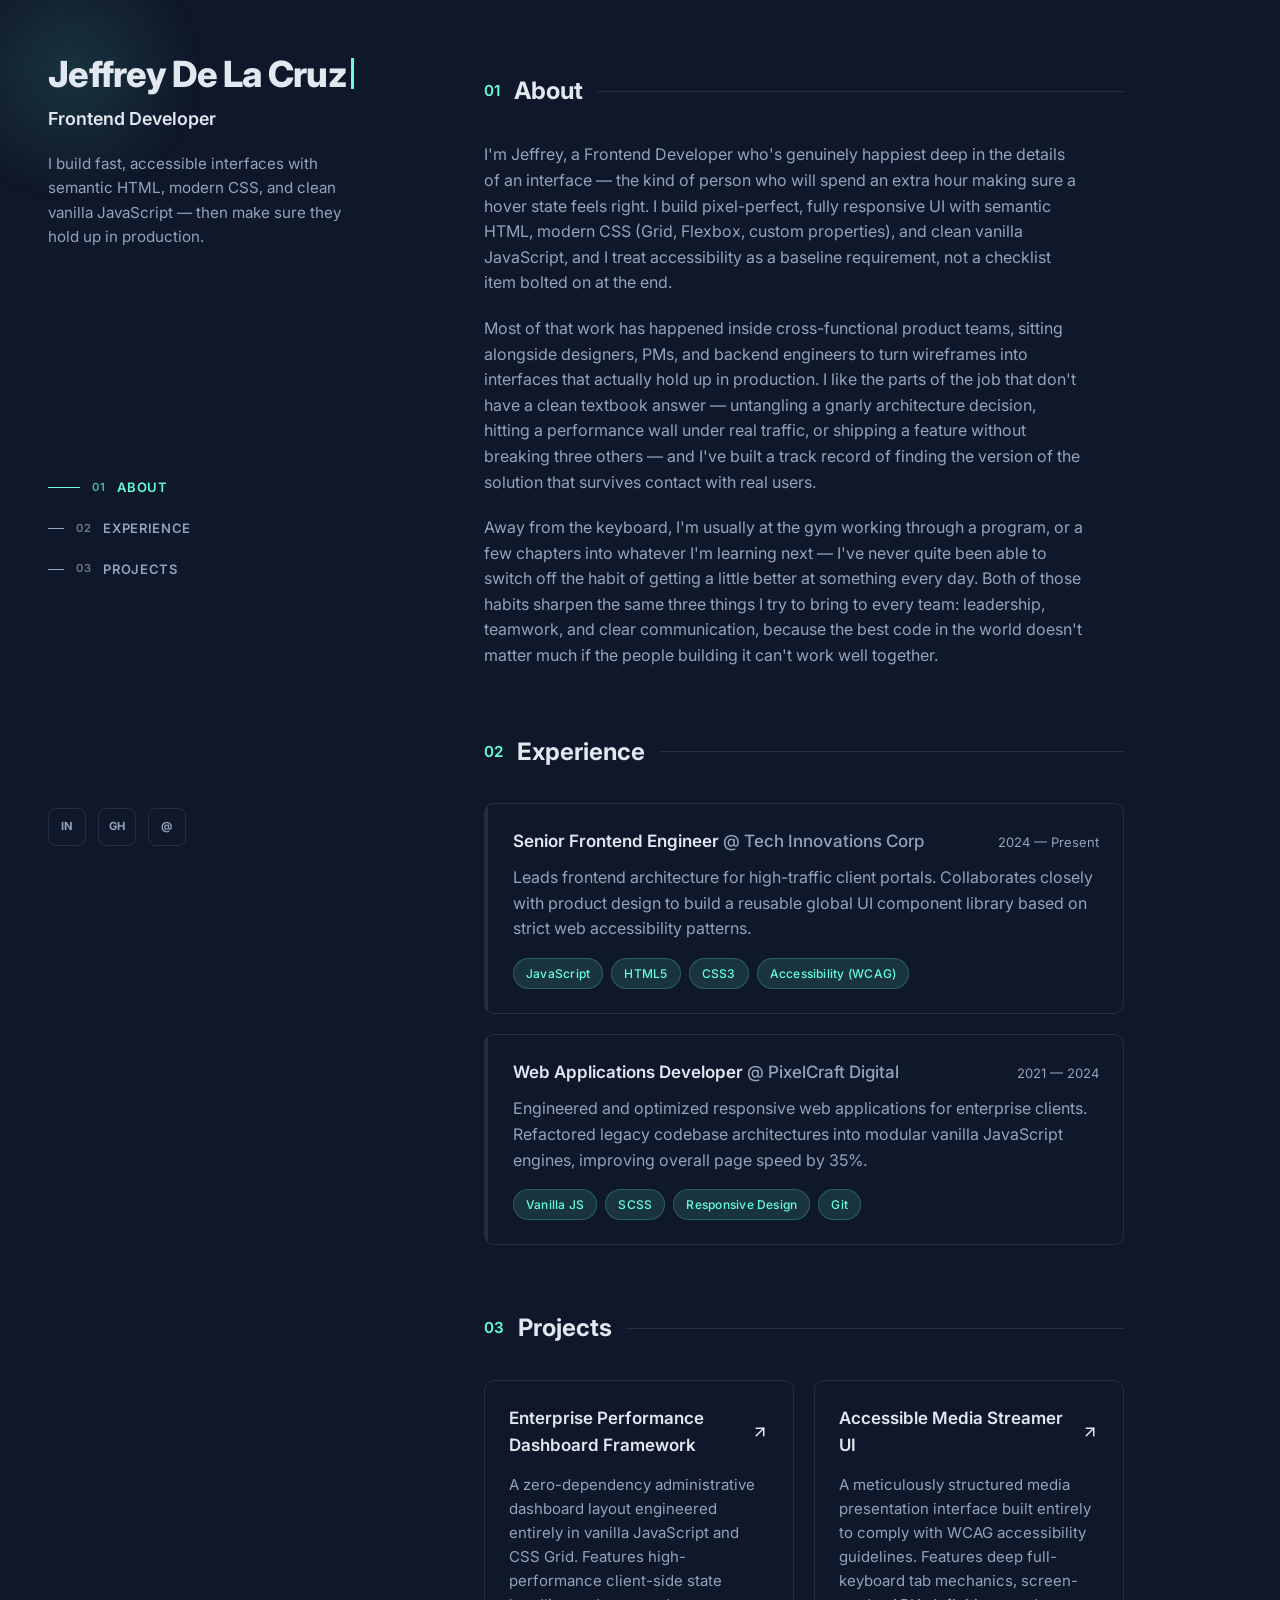
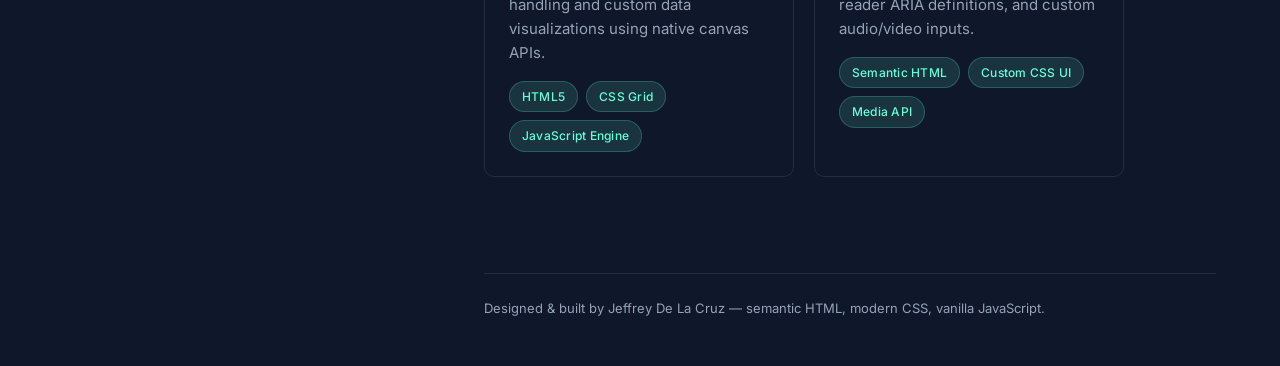
==== index.html @ e796f910 "Initial portfolio upload" ====
<!DOCTYPE html>
<html lang="en">
<head>
  <meta charset="UTF-8" />
  <meta name="viewport" content="width=device-width, initial-scale=1.0" />
  <title>Jeffrey De La Cruz — Frontend Developer</title>
  <meta name="description" content="Portfolio of Jeffrey De La Cruz, a Frontend Developer building fast, accessible interfaces with semantic HTML, modern CSS, and vanilla JavaScript." />
  <meta name="theme-color" content="#0f172a" />
  <link rel="icon" href="data:image/svg+xml,%3Csvg xmlns='http://www.w3.org/2000/svg' viewBox='0 0 100 100'%3E%3Crect width='100' height='100' rx='22' fill='%230f172a'/%3E%3Ctext x='50' y='67' font-family='Arial, sans-serif' font-size='44' font-weight='700' fill='%2364ffda' text-anchor='middle'%3EJD%3C/text%3E%3C/svg%3E" />

  <link rel="preconnect" href="https://fonts.googleapis.com" />
  <link rel="preconnect" href="https://fonts.gstatic.com" crossorigin />
  <link href="https://fonts.googleapis.com/css2?family=Inter:wght@400;500;600;700;800&display=swap" rel="stylesheet" />

  <link rel="stylesheet" href="style.css" />
</head>
<body id="top">
  <a class="skip-link" href="#main-content">Skip to main content</a>

  <div class="layout">
    <!-- ============ SIDEBAR ============ -->
    <header class="sidebar">
      <div class="sidebar-content">

        <div class="sidebar-top">
          <h1 class="name">
            <a href="#top">Jeffrey De La Cruz<span class="cursor" aria-hidden="true"></span></a>
          </h1>
          <p class="tagline">Frontend Developer</p>
          <p class="intro">
            I build fast, accessible interfaces with semantic HTML, modern CSS,
            and clean vanilla JavaScript — then make sure they hold up in production.
          </p>
        </div>

        <nav class="side-nav" aria-label="In-page">
          <ul>
            <li>
              <a href="#about" class="nav-link" data-nav="about">
                <span class="nav-line" aria-hidden="true"></span>
                <span class="nav-index" aria-hidden="true">01</span>
                <span class="nav-text">About</span>
              </a>
            </li>
            <li>
              <a href="#experience" class="nav-link" data-nav="experience">
                <span class="nav-line" aria-hidden="true"></span>
                <span class="nav-index" aria-hidden="true">02</span>
                <span class="nav-text">Experience</span>
              </a>
            </li>
            <li>
              <a href="#projects" class="nav-link" data-nav="projects">
                <span class="nav-line" aria-hidden="true"></span>
                <span class="nav-index" aria-hidden="true">03</span>
                <span class="nav-text">Projects</span>
              </a>
            </li>
          </ul>
        </nav>

        <!-- Replace the GitHub / email placeholders below with real links -->
        <ul class="social-list" aria-label="Elsewhere">
          <li>
            <a href="https://www.linkedin.com/in/jeffrey-de-la-cruz/" target="_blank" rel="noreferrer noopener">
              <span aria-hidden="true">IN</span>
              <span class="visually-hidden">LinkedIn (opens in a new tab)</span>
            </a>
          </li>
          <li>
            <a href="https://github.com/" target="_blank" rel="noreferrer noopener">
              <span aria-hidden="true">GH</span>
              <span class="visually-hidden">GitHub (opens in a new tab)</span>
            </a>
          </li>
          <li>
            <a href="mailto:hello@jeffreydelacruz.dev">
              <span aria-hidden="true">@</span>
              <span class="visually-hidden">Email Jeffrey</span>
            </a>
          </li>
        </ul>

      </div>
    </header>

    <!-- ============ MAIN CONTENT ============ -->
    <main id="main-content" class="content">

      <section id="about" class="section" aria-labelledby="about-heading">
        <h2 id="about-heading" class="section-heading">
          <span class="heading-index" aria-hidden="true">01</span>
          <span>About</span>
          <span class="heading-line" aria-hidden="true"></span>
        </h2>

        <div class="prose">
          <p>
            I'm Jeffrey, a Frontend Developer who's genuinely happiest deep in the details of
            an interface — the kind of person who will spend an extra hour making sure a hover
            state feels right. I build pixel-perfect, fully responsive UI with semantic HTML,
            modern CSS (Grid, Flexbox, custom properties), and clean vanilla JavaScript, and I
            treat accessibility as a baseline requirement, not a checklist item bolted on at the end.
          </p>
          <p>
            Most of that work has happened inside cross-functional product teams, sitting
            alongside designers, PMs, and backend engineers to turn wireframes into interfaces
            that actually hold up in production. I like the parts of the job that don't have a
            clean textbook answer — untangling a gnarly architecture decision, hitting a
            performance wall under real traffic, or shipping a feature without breaking three
            others — and I've built a track record of finding the version of the solution that
            survives contact with real users.
          </p>
          <p>
            Away from the keyboard, I'm usually at the gym working through a program, or a few
            chapters into whatever I'm learning next — I've never quite been able to switch off
            the habit of getting a little better at something every day. Both of those habits
            sharpen the same three things I try to bring to every team: leadership, teamwork, and
            clear communication, because the best code in the world doesn't matter much if the
            people building it can't work well together.
          </p>
        </div>
      </section>

      <section id="experience" class="section" aria-labelledby="experience-heading">
        <h2 id="experience-heading" class="section-heading">
          <span class="heading-index" aria-hidden="true">02</span>
          <span>Experience</span>
          <span class="heading-line" aria-hidden="true"></span>
        </h2>

        <div class="timeline">
          <article class="experience-item">
            <div class="experience-head">
              <h3 class="role">Senior Frontend Engineer <span class="at">@ Tech Innovations Corp</span></h3>
              <p class="dates">2024 — Present</p>
            </div>
            <p class="desc">
              Leads frontend architecture for high-traffic client portals. Collaborates closely
              with product design to build a reusable global UI component library based on
              strict web accessibility patterns.
            </p>
            <ul class="tags">
              <li>JavaScript</li>
              <li>HTML5</li>
              <li>CSS3</li>
              <li>Accessibility (WCAG)</li>
            </ul>
          </article>

          <article class="experience-item">
            <div class="experience-head">
              <h3 class="role">Web Applications Developer <span class="at">@ PixelCraft Digital</span></h3>
              <p class="dates">2021 — 2024</p>
            </div>
            <p class="desc">
              Engineered and optimized responsive web applications for enterprise clients.
              Refactored legacy codebase architectures into modular vanilla JavaScript engines,
              improving overall page speed by 35%.
            </p>
            <ul class="tags">
              <li>Vanilla JS</li>
              <li>SCSS</li>
              <li>Responsive Design</li>
              <li>Git</li>
            </ul>
          </article>
        </div>
      </section>

      <section id="projects" class="section" aria-labelledby="projects-heading">
        <h2 id="projects-heading" class="section-heading">
          <span class="heading-index" aria-hidden="true">03</span>
          <span>Projects</span>
          <span class="heading-line" aria-hidden="true"></span>
        </h2>

        <!--
          Cards are static for now (no destination URLs were provided).
          When real project links exist, wrap each .project-card's contents
          in an <a href="..."> so it's reachable by keyboard/screen reader too.
        -->
        <div class="projects-grid">
          <article class="project-card">
            <div class="project-top">
              <h3 class="project-title">
                Enterprise Performance Dashboard Framework
                <svg class="project-arrow" width="18" height="18" viewBox="0 0 24 24" fill="none" stroke="currentColor" stroke-width="2" stroke-linecap="round" stroke-linejoin="round" aria-hidden="true">
                  <line x1="7" y1="17" x2="17" y2="7"></line>
                  <polyline points="7 7 17 7 17 17"></polyline>
                </svg>
              </h3>
            </div>
            <p class="project-desc">
              A zero-dependency administrative dashboard layout engineered entirely in vanilla
              JavaScript and CSS Grid. Features high-performance client-side state handling and
              custom data visualizations using native canvas APIs.
            </p>
            <ul class="tags">
              <li>HTML5</li>
              <li>CSS Grid</li>
              <li>JavaScript Engine</li>
            </ul>
          </article>

          <article class="project-card">
            <div class="project-top">
              <h3 class="project-title">
                Accessible Media Streamer UI
                <svg class="project-arrow" width="18" height="18" viewBox="0 0 24 24" fill="none" stroke="currentColor" stroke-width="2" stroke-linecap="round" stroke-linejoin="round" aria-hidden="true">
                  <line x1="7" y1="17" x2="17" y2="7"></line>
                  <polyline points="7 7 17 7 17 17"></polyline>
                </svg>
              </h3>
            </div>
            <p class="project-desc">
              A meticulously structured media presentation interface built entirely to comply
              with WCAG accessibility guidelines. Features deep full-keyboard tab mechanics,
              screen-reader ARIA definitions, and custom audio/video inputs.
            </p>
            <ul class="tags">
              <li>Semantic HTML</li>
              <li>Custom CSS UI</li>
              <li>Media API</li>
            </ul>
          </article>
        </div>
      </section>

      <footer class="site-footer">
        <p>Designed &amp; built by Jeffrey De La Cruz — semantic HTML, modern CSS, vanilla JavaScript.</p>
      </footer>

    </main>
  </div>

  <script src="script.js"></script>
</body>
</html>
---- style.css ----
/* ==========================================================================
   Jeffrey De La Cruz — Portfolio
   Layout mechanics modeled after a fixed-sidebar / scrollable-content
   single-page portfolio. Colors and type per project spec.
   ========================================================================== */

:root {
  /* --- Palette (spec) --- */
  --color-bg: #0f172a;
  --color-accent: #64ffda;
  --color-accent-dim: rgba(100, 255, 218, 0.12);
  --color-heading: #e2e8f0;
  --color-body: #94a3b8;

  /* --- Derived surface / line tones --- */
  --color-border: rgba(148, 163, 184, 0.16);
  --color-card-hover: rgba(30, 41, 59, 0.5);
  --color-accent-border: rgba(100, 255, 218, 0.22);

  /* --- Type --- */
  --font-sans: 'Inter', -apple-system, BlinkMacSystemFont, 'Segoe UI', Roboto, sans-serif;

  /* --- Layout --- */
  --sidebar-width: clamp(300px, 34vw, 420px);
  --content-max: 640px;
  --gutter: clamp(24px, 5vw, 64px);

  /* --- Motion --- */
  --ease: cubic-bezier(0.22, 1, 0.36, 1);
}

/* ==========================================================================
   Reset
   ========================================================================== */

*,
*::before,
*::after {
  box-sizing: border-box;
}

html {
  scroll-behavior: smooth;
}

body,
h1,
h2,
h3,
p,
ul,
figure {
  margin: 0;
}

ul {
  padding: 0;
  list-style: none;
}

img {
  max-width: 100%;
  display: block;
}

a {
  color: inherit;
  text-decoration: none;
}

button {
  font: inherit;
  color: inherit;
  background: none;
  border: 0;
  cursor: pointer;
}

/* ==========================================================================
   Base
   ========================================================================== */

body {
  background: var(--color-bg);
  color: var(--color-body);
  font-family: var(--font-sans);
  font-size: 16px;
  line-height: 1.6;
  -webkit-font-smoothing: antialiased;
  text-rendering: optimizeLegibility;
}

/* ==========================================================================
   Accessibility utilities
   ========================================================================== */

.visually-hidden {
  position: absolute;
  width: 1px;
  height: 1px;
  padding: 0;
  margin: -1px;
  overflow: hidden;
  clip: rect(0, 0, 0, 0);
  white-space: nowrap;
  border: 0;
}

.skip-link {
  position: absolute;
  top: auto;
  left: -999px;
  z-index: 100;
  padding: 10px 18px;
  background: var(--color-accent);
  color: var(--color-bg);
  font-weight: 600;
  border-radius: 4px;
}

.skip-link:focus {
  left: 16px;
  top: 16px;
}

a:focus-visible,
button:focus-visible {
  outline: 2px solid var(--color-accent);
  outline-offset: 3px;
  border-radius: 2px;
}
a:focus:not(:focus-visible),
button:focus:not(:focus-visible) {
  outline: none;
}

/* ==========================================================================
   Layout shell
   ========================================================================== */

.layout {
  display: flex;
  min-height: 100vh;
}

/* ==========================================================================
   Sidebar
   ========================================================================== */

.sidebar {
  position: fixed;
  top: 0;
  left: 0;
  width: var(--sidebar-width);
  height: 100vh;
  padding: clamp(32px, 6vh, 64px) clamp(24px, 4vw, 48px);
  display: flex;
  align-items: flex-start;
  overflow: hidden;
}

.sidebar::before {
  content: '';
  position: absolute;
  top: -60px;
  left: -60px;
  width: 260px;
  height: 260px;
  background: radial-gradient(circle, var(--color-accent-dim), transparent 70%);
  filter: blur(10px);
  pointer-events: none;
}

.sidebar-content {
  position: relative;
  z-index: 1;
  width: 100%;
  height: 100%;
  display: flex;
  flex-direction: column;
  justify-content: space-between;
}

.sidebar-top {
  animation: fade-up 0.6s var(--ease) both;
}

.name {
  font-size: clamp(1.75rem, 3vw, 2.25rem);
  font-weight: 800;
  letter-spacing: -0.02em;
  line-height: 1.15;
}

.name a {
  color: var(--color-heading);
}

.cursor {
  display: inline-block;
  width: 3px;
  height: 0.85em;
  margin-left: 5px;
  background: var(--color-accent);
  vertical-align: -0.05em;
  animation: cursor-blink 1s steps(1, end) infinite;
}

.tagline {
  margin-top: 10px;
  font-size: clamp(1rem, 1.4vw, 1.125rem);
  font-weight: 600;
  color: var(--color-heading);
}

.intro {
  margin-top: 18px;
  max-width: 34ch;
  font-size: 0.95rem;
  color: var(--color-body);
}

/* --- Side nav --- */

.side-nav {
  animation: fade-up 0.6s var(--ease) 0.1s both;
}

.nav-link {
  display: flex;
  align-items: center;
  gap: 12px;
  padding: 10px 0;
  font-size: 0.8125rem;
  font-weight: 600;
  letter-spacing: 0.05em;
  text-transform: uppercase;
  color: var(--color-body);
}

.nav-line {
  display: inline-block;
  width: 16px;
  height: 1px;
  background: var(--color-body);
  transition: width 0.25s var(--ease), background-color 0.25s var(--ease);
}

.nav-index {
  font-size: 0.7rem;
  color: var(--color-body);
  opacity: 0.7;
}

.nav-text,
.nav-index {
  transition: color 0.25s var(--ease);
}

.nav-link:hover .nav-text,
.nav-link:hover .nav-index {
  color: var(--color-heading);
}

.nav-link:hover .nav-line {
  background: var(--color-heading);
}

.nav-link.active .nav-line {
  width: 32px;
  background: var(--color-accent);
}

.nav-link.active .nav-text,
.nav-link.active .nav-index {
  color: var(--color-accent);
}

/* --- Social list --- */

.social-list {
  display: flex;
  gap: 12px;
  animation: fade-up 0.6s var(--ease) 0.2s both;
}

.social-list a {
  display: flex;
  align-items: center;
  justify-content: center;
  width: 38px;
  height: 38px;
  border: 1px solid var(--color-border);
  border-radius: 8px;
  font-size: 0.7rem;
  font-weight: 700;
  letter-spacing: 0.02em;
  color: var(--color-body);
  transition: color 0.25s var(--ease), border-color 0.25s var(--ease), transform 0.25s var(--ease);
}

.social-list a:hover {
  color: var(--color-accent);
  border-color: var(--color-accent-border);
  transform: translateY(-3px);
}

/* ==========================================================================
   Main content
   ========================================================================== */

.content {
  margin-left: var(--sidebar-width);
  width: calc(100% - var(--sidebar-width));
  padding: clamp(32px, 8vh, 96px) var(--gutter) 48px;
}

.section {
  max-width: var(--content-max);
  padding-top: 64px;
  scroll-margin-top: 24px;
}

.section:first-of-type {
  padding-top: 0;
}

.section-heading {
  display: flex;
  align-items: center;
  gap: 14px;
  margin-bottom: 32px;
  font-size: 1.5rem;
  font-weight: 700;
  color: var(--color-heading);
}

.heading-index {
  font-size: 0.95rem;
  font-weight: 600;
  color: var(--color-accent);
}

.heading-line {
  flex: 1;
  height: 1px;
  background: var(--color-border);
}

.prose p {
  margin-bottom: 20px;
  max-width: 60ch;
}

.prose p:last-child {
  margin-bottom: 0;
}

/* --- Tech tags (shared by experience + projects) --- */

.tags {
  display: flex;
  flex-wrap: wrap;
  gap: 8px;
  margin-top: 16px;
}

.tags li {
  padding: 5px 12px;
  font-size: 0.75rem;
  font-weight: 500;
  letter-spacing: 0.02em;
  color: var(--color-accent);
  background: var(--color-accent-dim);
  border: 1px solid var(--color-accent-border);
  border-radius: 999px;
}

/* --- Experience timeline --- */

.timeline {
  display: flex;
  flex-direction: column;
  gap: 20px;
}

.experience-item {
  position: relative;
  padding: 24px 24px 24px 28px;
  border: 1px solid var(--color-border);
  border-radius: 10px;
  background: transparent;
  overflow: hidden;
  transition: background-color 0.3s var(--ease), border-color 0.3s var(--ease), transform 0.3s var(--ease);
}

.experience-item::before {
  content: '';
  position: absolute;
  top: 0;
  left: 0;
  bottom: 0;
  width: 3px;
  background: var(--color-border);
  transition: background-color 0.3s var(--ease);
}

.experience-item:hover {
  background: var(--color-card-hover);
  border-color: var(--color-accent-border);
  transform: translateY(-2px);
}

.experience-item:hover::before {
  background: var(--color-accent);
}

.experience-head {
  display: flex;
  flex-wrap: wrap;
  align-items: baseline;
  justify-content: space-between;
  gap: 6px 16px;
  margin-bottom: 10px;
}

.role {
  font-size: 1.0625rem;
  font-weight: 600;
  color: var(--color-heading);
}

.role .at {
  font-weight: 500;
  color: var(--color-body);
}

.dates {
  flex-shrink: 0;
  font-size: 0.8125rem;
  color: var(--color-body);
}

.desc {
  max-width: 58ch;
}

/* --- Projects grid --- */

.projects-grid {
  display: grid;
  grid-template-columns: repeat(auto-fit, minmax(240px, 1fr));
  gap: 20px;
}

.project-card {
  position: relative;
  padding: 24px;
  border: 1px solid var(--color-border);
  border-radius: 10px;
  transition: background-color 0.3s var(--ease), border-color 0.3s var(--ease), transform 0.3s var(--ease);
}

.project-card:hover {
  background: var(--color-card-hover);
  border-color: var(--color-accent-border);
  transform: translateY(-2px);
}

.project-title {
  display: flex;
  align-items: center;
  gap: 8px;
  font-size: 1.0625rem;
  font-weight: 600;
  color: var(--color-heading);
  transition: color 0.25s var(--ease);
}

.project-card:hover .project-title {
  color: var(--color-accent);
}

.project-arrow {
  flex-shrink: 0;
  transition: transform 0.25s var(--ease), color 0.25s var(--ease);
}

.project-card:hover .project-arrow {
  transform: translate(4px, -4px);
  color: var(--color-accent);
}

.project-desc {
  margin-top: 14px;
  font-size: 0.9375rem;
}

/* --- Footer --- */

.site-footer {
  margin-top: 96px;
  padding-top: 24px;
  border-top: 1px solid var(--color-border);
  font-size: 0.8125rem;
}

/* ==========================================================================
   Motion
   ========================================================================== */

@keyframes fade-up {
  from {
    opacity: 0;
    transform: translateY(14px);
  }
  to {
    opacity: 1;
    transform: none;
  }
}

@keyframes cursor-blink {
  0%,
  49% {
    opacity: 1;
  }
  50%,
  100% {
    opacity: 0;
  }
}

@media (prefers-reduced-motion: reduce) {
  html {
    scroll-behavior: auto;
  }
  .sidebar-top,
  .side-nav,
  .social-list,
  .cursor {
    animation: none !important;
    opacity: 1 !important;
    transform: none !important;
  }
  * {
    transition-duration: 0.001ms !important;
  }
}

/* ==========================================================================
   Responsive
   ========================================================================== */

@media (max-width: 1000px) {
  .layout {
    display: block;
  }

  .sidebar {
    position: relative;
    width: 100%;
    height: auto;
    min-height: 0;
    padding: 40px clamp(20px, 6vw, 48px) 32px;
  }

  .sidebar-content {
    height: auto;
    gap: 36px;
  }

  .side-nav ul {
    display: flex;
    flex-wrap: wrap;
    gap: 4px 24px;
  }

  .content {
    margin-left: 0;
    width: 100%;
    padding: 40px clamp(20px, 6vw, 48px) 56px;
  }

  .section {
    padding-top: 48px;
  }
}

@media (max-width: 560px) {
  .experience-head {
    flex-direction: column;
    align-items: flex-start;
  }

  .social-list a {
    width: 34px;
    height: 34px;
  }
}
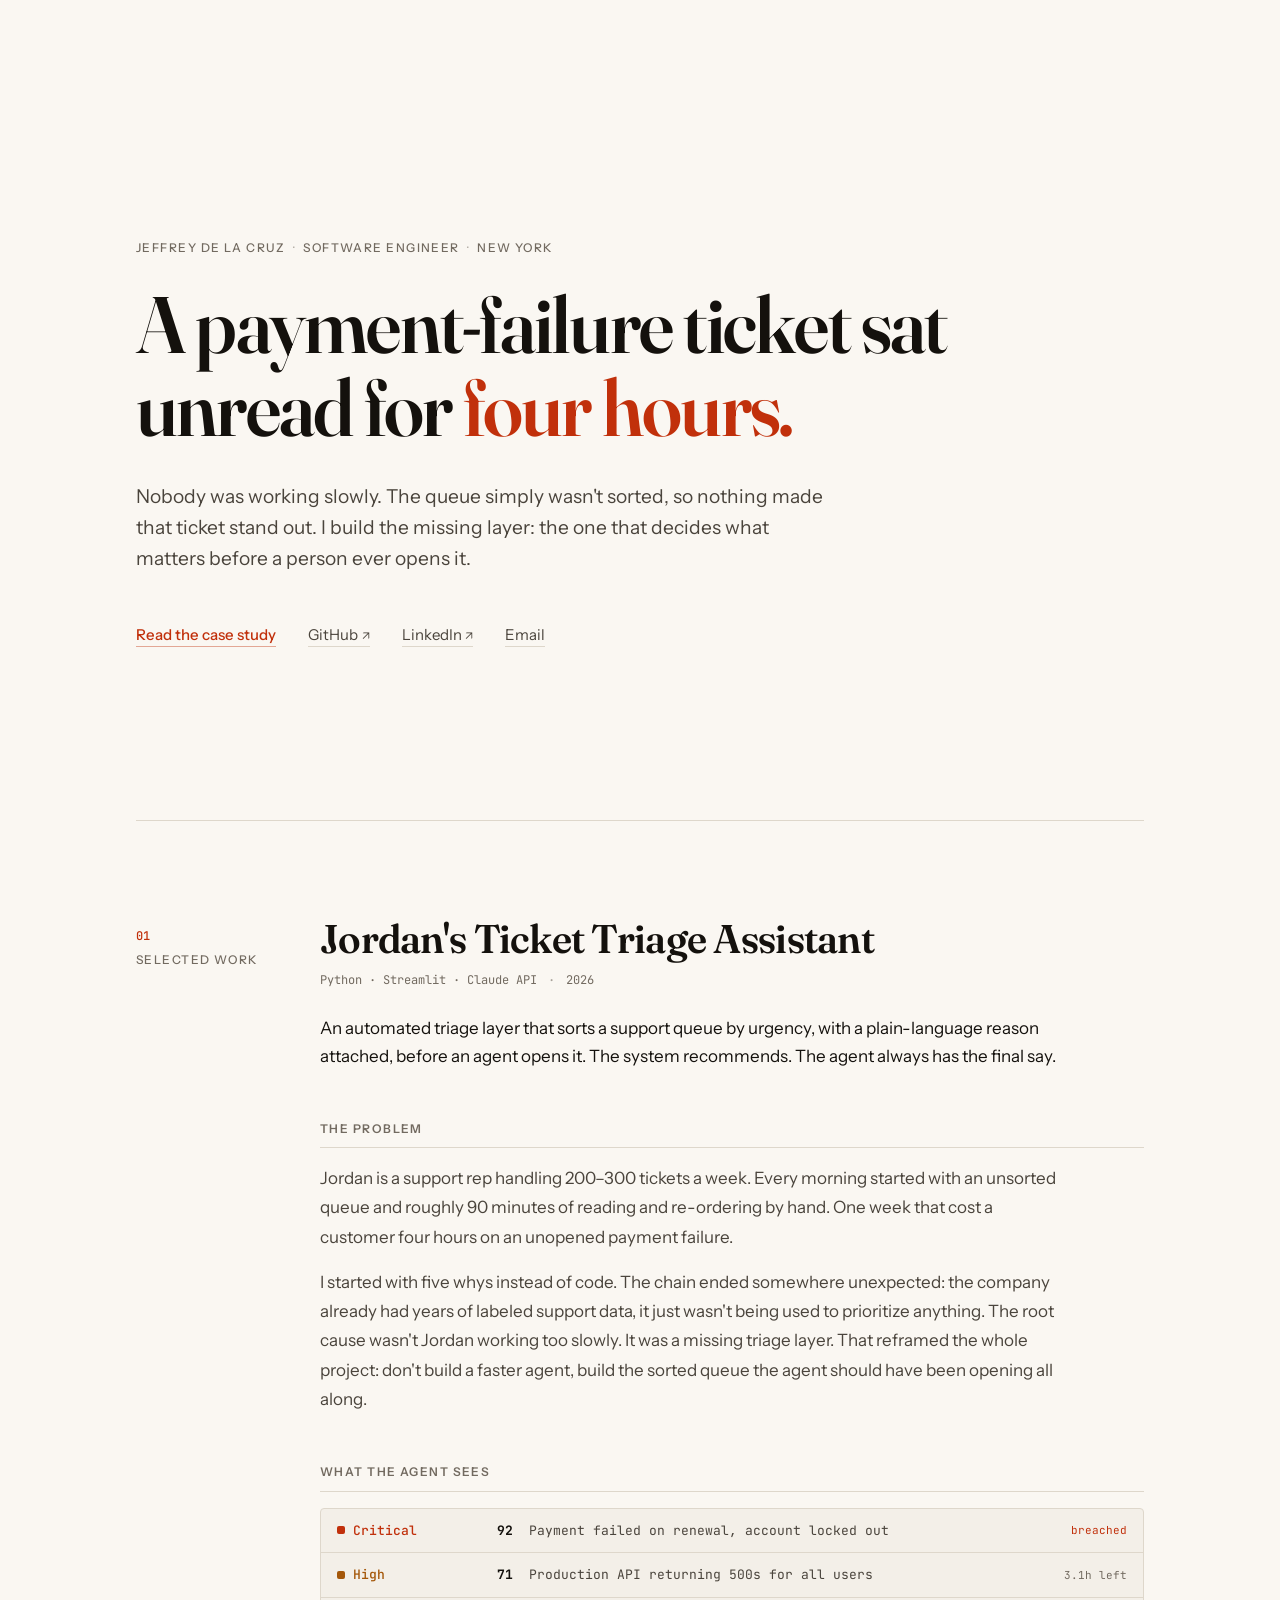
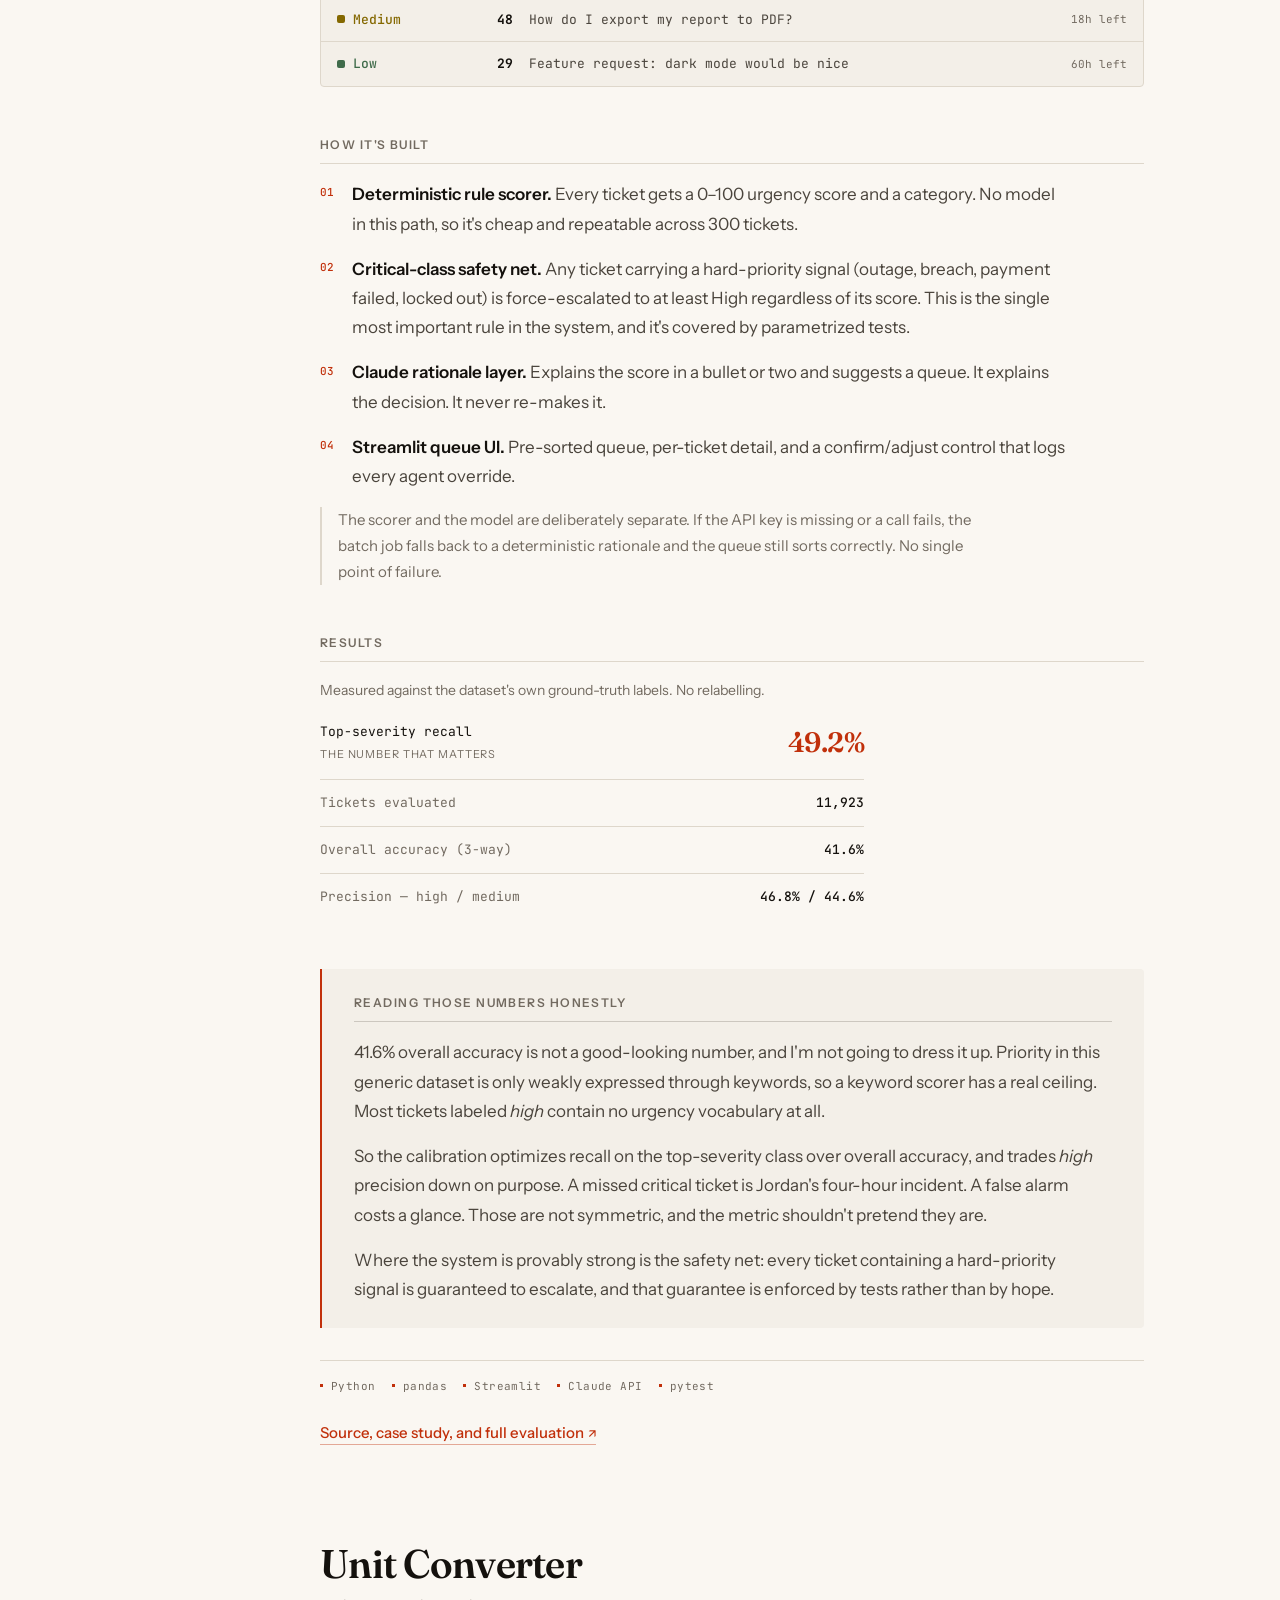
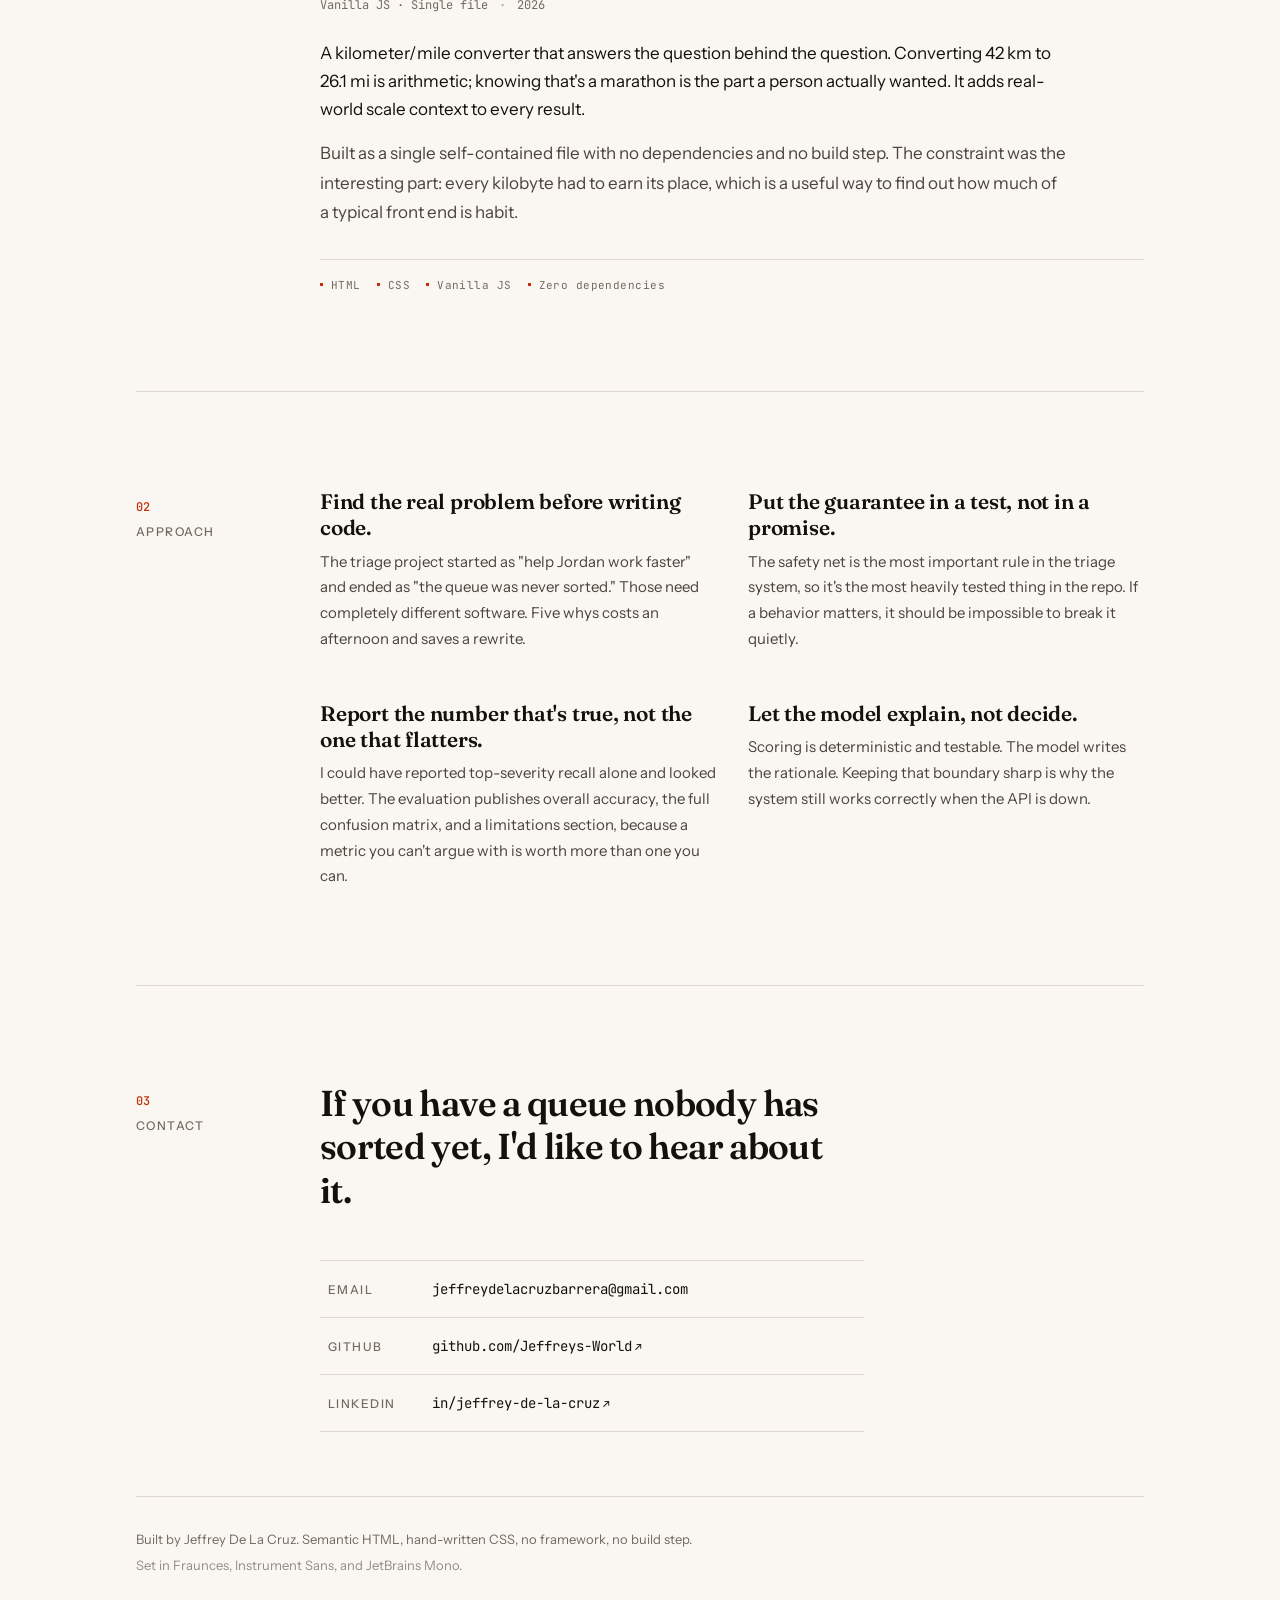
==== commit ee22eddd: "redesign: rebuild portfolio as a case study, not a template The site was a near-exact clone of britt" ====
--- a/index.html
+++ b/index.html
@@ -3,236 +3,368 @@
 <head>
   <meta charset="UTF-8" />
   <meta name="viewport" content="width=device-width, initial-scale=1.0" />
-  <title>Jeffrey De La Cruz — Frontend Developer</title>
-  <meta name="description" content="Portfolio of Jeffrey De La Cruz, a Frontend Developer building fast, accessible interfaces with semantic HTML, modern CSS, and vanilla JavaScript." />
-  <meta name="theme-color" content="#0f172a" />
-  <link rel="icon" href="data:image/svg+xml,%3Csvg xmlns='http://www.w3.org/2000/svg' viewBox='0 0 100 100'%3E%3Crect width='100' height='100' rx='22' fill='%230f172a'/%3E%3Ctext x='50' y='67' font-family='Arial, sans-serif' font-size='44' font-weight='700' fill='%2364ffda' text-anchor='middle'%3EJD%3C/text%3E%3C/svg%3E" />
+  <title>Jeffrey De La Cruz — Software Engineer</title>
+  <meta name="description" content="Jeffrey De La Cruz builds the layer that decides what matters before a human opens it. Case study: a support-queue triage system evaluated on 11,923 tickets." />
+  <meta name="theme-color" content="#FAF7F2" media="(prefers-color-scheme: light)" />
+  <meta name="theme-color" content="#14120F" media="(prefers-color-scheme: dark)" />
+  <link rel="icon" href="data:image/svg+xml,%3Csvg xmlns='http://www.w3.org/2000/svg' viewBox='0 0 100 100'%3E%3Crect width='100' height='100' rx='4' fill='%2314110D'/%3E%3Crect x='18' y='22' width='40' height='7' fill='%23C1300B'/%3E%3Crect x='18' y='38' width='64' height='7' fill='%23FAF7F2' opacity='.55'/%3E%3Crect x='18' y='54' width='52' height='7' fill='%23FAF7F2' opacity='.35'/%3E%3Crect x='18' y='70' width='30' height='7' fill='%23FAF7F2' opacity='.2'/%3E%3C/svg%3E" />
 
   <link rel="preconnect" href="https://fonts.googleapis.com" />
   <link rel="preconnect" href="https://fonts.gstatic.com" crossorigin />
-  <link href="https://fonts.googleapis.com/css2?family=Inter:wght@400;500;600;700;800&display=swap" rel="stylesheet" />
+  <link href="https://fonts.googleapis.com/css2?family=Fraunces:opsz,wght@9..144,400;9..144,500;9..144,600;9..144,700&family=Instrument+Sans:wght@400;500;600&family=JetBrains+Mono:wght@400;500;700&display=swap" rel="stylesheet" />
 
   <link rel="stylesheet" href="style.css" />
+
+  <script>
+    /* Runs before first paint: sets the theme so there is no flash of the wrong
+       mode, and marks the document as scripted. Scroll-reveal is gated on `.js`,
+       so if this script never runs the content is simply visible rather than
+       hidden forever. */
+    (function () {
+      var el = document.documentElement;
+      el.classList.add('js');
+      try {
+        var stored = localStorage.getItem('theme');
+        el.dataset.theme = stored || (window.matchMedia('(prefers-color-scheme: dark)').matches ? 'dark' : 'light');
+      } catch (e) {
+        el.dataset.theme = 'light';
+      }
+    })();
+  </script>
 </head>
 <body id="top">
-  <a class="skip-link" href="#main-content">Skip to main content</a>
-
-  <div class="layout">
-    <!-- ============ SIDEBAR ============ -->
-    <header class="sidebar">
-      <div class="sidebar-content">
-
-        <div class="sidebar-top">
-          <h1 class="name">
-            <a href="#top">Jeffrey De La Cruz<span class="cursor" aria-hidden="true"></span></a>
-          </h1>
-          <p class="tagline">Frontend Developer</p>
-          <p class="intro">
-            I build fast, accessible interfaces with semantic HTML, modern CSS,
-            and clean vanilla JavaScript — then make sure they hold up in production.
+  <a class="skip-link" href="#main">Skip to content</a>
+
+  <div class="progress" aria-hidden="true"><span class="progress-bar" id="progress-bar"></span></div>
+
+  <!-- ================= STICKY HEADER (revealed after the hero clears) ================= -->
+  <header class="masthead" id="masthead">
+    <div class="masthead-inner">
+      <a class="masthead-name" href="#top">Jeffrey De La Cruz</a>
+
+      <nav class="masthead-nav" aria-label="Sections">
+        <ul>
+          <li><a href="#work" class="nav-link" data-nav="work">Work</a></li>
+          <li><a href="#approach" class="nav-link" data-nav="approach">Approach</a></li>
+          <li><a href="#contact" class="nav-link" data-nav="contact">Contact</a></li>
+        </ul>
+      </nav>
+
+      <button class="theme-toggle" id="theme-toggle" type="button" aria-live="polite">
+        <svg class="icon-sun" width="15" height="15" viewBox="0 0 24 24" fill="none" stroke="currentColor" stroke-width="1.8" stroke-linecap="round" aria-hidden="true">
+          <circle cx="12" cy="12" r="4.2" />
+          <path d="M12 2v2.4M12 19.6V22M4.2 4.2l1.7 1.7M18.1 18.1l1.7 1.7M2 12h2.4M19.6 12H22M4.2 19.8l1.7-1.7M18.1 5.9l1.7-1.7" />
+        </svg>
+        <svg class="icon-moon" width="15" height="15" viewBox="0 0 24 24" fill="none" stroke="currentColor" stroke-width="1.8" stroke-linecap="round" stroke-linejoin="round" aria-hidden="true">
+          <path d="M20 14.2A8.2 8.2 0 1 1 9.8 4a6.8 6.8 0 0 0 10.2 10.2z" />
+        </svg>
+        <span class="visually-hidden" id="theme-toggle-label">Switch to dark mode</span>
+      </button>
+    </div>
+  </header>
+
+  <main id="main">
+
+    <!-- ================= HERO ================= -->
+    <section class="hero" aria-labelledby="hero-heading">
+      <p class="hero-eyebrow">Jeffrey De La Cruz <span aria-hidden="true">·</span> Software Engineer <span aria-hidden="true">·</span> New York</p>
+
+      <h1 class="hero-heading" id="hero-heading">
+        A payment-failure ticket sat unread for <em>four hours.</em>
+      </h1>
+
+      <p class="hero-lede">
+        Nobody was working slowly. The queue simply wasn't sorted, so nothing made
+        that ticket stand out. I build the missing layer: the one that decides what
+        matters before a person ever opens it.
+      </p>
+
+      <ul class="hero-links">
+        <li><a class="link-primary" href="#work">Read the case study</a></li>
+        <li><a href="https://github.com/Jeffreys-World" target="_blank" rel="noreferrer noopener">GitHub<span class="ext" aria-hidden="true">↗</span></a></li>
+        <li><a href="https://www.linkedin.com/in/jeffrey-de-la-cruz/" target="_blank" rel="noreferrer noopener">LinkedIn<span class="ext" aria-hidden="true">↗</span></a></li>
+        <li><a href="mailto:jeffreydelacruzbarrera@gmail.com">Email</a></li>
+      </ul>
+    </section>
+
+    <!-- ================= WORK ================= -->
+    <section class="section" id="work" aria-labelledby="work-heading">
+      <div class="section-label">
+        <span class="label-index" aria-hidden="true">01</span>
+        <h2 class="label-text" id="work-heading">Selected work</h2>
+      </div>
+
+      <div class="section-body">
+
+        <!-- ---------- PROJECT 1 : deep ---------- -->
+        <article class="project project-lead reveal">
+          <header class="project-head">
+            <h3 class="project-title">Jordan's Ticket Triage Assistant</h3>
+            <p class="project-meta">Python · Streamlit · Claude API <span class="dot" aria-hidden="true">·</span> 2026</p>
+          </header>
+
+          <p class="project-summary">
+            An automated triage layer that sorts a support queue by urgency, with a
+            plain-language reason attached, before an agent opens it. The system
+            recommends. The agent always has the final say.
           </p>
+
+          <div class="detail">
+            <h4 class="detail-heading">The problem</h4>
+            <p>
+              Jordan is a support rep handling 200–300 tickets a week. Every morning
+              started with an unsorted queue and roughly 90 minutes of reading and
+              re-ordering by hand. One week that cost a customer four hours on an
+              unopened payment failure.
+            </p>
+            <p>
+              I started with five whys instead of code. The chain ended somewhere
+              unexpected: the company already had years of labeled support data, it
+              just wasn't being used to prioritize anything. The root cause wasn't
+              Jordan working too slowly. It was a missing triage layer. That reframed
+              the whole project: don't build a faster agent, build the sorted queue
+              the agent should have been opening all along.
+            </p>
+          </div>
+
+          <div class="detail">
+            <h4 class="detail-heading">What the agent sees</h4>
+            <div class="queue" role="img" aria-label="Sorted queue: Critical, score 92, payment failed on renewal with account locked out, SLA breached. High, score 71, production API returning 500s for all users, 3.1 hours left. Medium, score 48, how do I export my report to PDF, 18 hours left. Low, score 29, feature request for dark mode, 60 hours left.">
+              <div class="queue-row" data-sev="critical">
+                <span class="sev"><i class="sev-dot" aria-hidden="true"></i>Critical</span>
+                <span class="score">92</span>
+                <span class="subject">Payment failed on renewal, account locked out</span>
+                <span class="sla">breached</span>
+              </div>
+              <div class="queue-row" data-sev="high">
+                <span class="sev"><i class="sev-dot" aria-hidden="true"></i>High</span>
+                <span class="score">71</span>
+                <span class="subject">Production API returning 500s for all users</span>
+                <span class="sla">3.1h left</span>
+              </div>
+              <div class="queue-row" data-sev="medium">
+                <span class="sev"><i class="sev-dot" aria-hidden="true"></i>Medium</span>
+                <span class="score">48</span>
+                <span class="subject">How do I export my report to PDF?</span>
+                <span class="sla">18h left</span>
+              </div>
+              <div class="queue-row" data-sev="low">
+                <span class="sev"><i class="sev-dot" aria-hidden="true"></i>Low</span>
+                <span class="score">29</span>
+                <span class="subject">Feature request: dark mode would be nice</span>
+                <span class="sla">60h left</span>
+              </div>
+            </div>
+          </div>
+
+          <div class="detail">
+            <h4 class="detail-heading">How it's built</h4>
+            <ol class="pipeline">
+              <li>
+                <strong>Deterministic rule scorer.</strong> Every ticket gets a 0–100
+                urgency score and a category. No model in this path, so it's cheap and
+                repeatable across 300 tickets.
+              </li>
+              <li>
+                <strong>Critical-class safety net.</strong> Any ticket carrying a
+                hard-priority signal (outage, breach, payment failed, locked out) is
+                force-escalated to at least High regardless of its score. This is the
+                single most important rule in the system, and it's covered by
+                parametrized tests.
+              </li>
+              <li>
+                <strong>Claude rationale layer.</strong> Explains the score in a bullet
+                or two and suggests a queue. It explains the decision. It never re-makes it.
+              </li>
+              <li>
+                <strong>Streamlit queue UI.</strong> Pre-sorted queue, per-ticket detail,
+                and a confirm/adjust control that logs every agent override.
+              </li>
+            </ol>
+            <p class="aside">
+              The scorer and the model are deliberately separate. If the API key is
+              missing or a call fails, the batch job falls back to a deterministic
+              rationale and the queue still sorts correctly. No single point of failure.
+            </p>
+          </div>
+
+          <div class="detail">
+            <h4 class="detail-heading">Results</h4>
+            <p class="detail-note">
+              Measured against the dataset's own ground-truth labels. No relabelling.
+            </p>
+            <table class="metrics">
+              <caption class="visually-hidden">Evaluation metrics for the rule-based scorer</caption>
+              <tbody>
+                <tr class="metric-lead">
+                  <th scope="row">Top-severity recall <span class="metric-note">the number that matters</span></th>
+                  <td>49.2%</td>
+                </tr>
+                <tr>
+                  <th scope="row">Tickets evaluated</th>
+                  <td>11,923</td>
+                </tr>
+                <tr>
+                  <th scope="row">Overall accuracy (3-way)</th>
+                  <td>41.6%</td>
+                </tr>
+                <tr>
+                  <th scope="row">Precision — high / medium</th>
+                  <td>46.8% / 44.6%</td>
+                </tr>
+              </tbody>
+            </table>
+          </div>
+
+          <div class="detail detail-honest">
+            <h4 class="detail-heading">Reading those numbers honestly</h4>
+            <p>
+              41.6% overall accuracy is not a good-looking number, and I'm not going to
+              dress it up. Priority in this generic dataset is only weakly expressed
+              through keywords, so a keyword scorer has a real ceiling. Most tickets
+              labeled <em>high</em> contain no urgency vocabulary at all.
+            </p>
+            <p>
+              So the calibration optimizes recall on the top-severity class over overall
+              accuracy, and trades <em>high</em> precision down on purpose. A missed
+              critical ticket is Jordan's four-hour incident. A false alarm costs a
+              glance. Those are not symmetric, and the metric shouldn't pretend they are.
+            </p>
+            <p>
+              Where the system is provably strong is the safety net: every ticket
+              containing a hard-priority signal is guaranteed to escalate, and that
+              guarantee is enforced by tests rather than by hope.
+            </p>
+          </div>
+
+          <ul class="stack" aria-label="Technologies">
+            <li>Python</li><li>pandas</li><li>Streamlit</li><li>Claude API</li><li>pytest</li>
+          </ul>
+
+          <p class="project-cta">
+            <a class="link-primary" href="https://github.com/Jeffreys-World" target="_blank" rel="noreferrer noopener">
+              Source, case study, and full evaluation<span class="ext" aria-hidden="true">↗</span>
+            </a>
+          </p>
+        </article>
+
+        <!-- ---------- PROJECT 2 : compact ---------- -->
+        <article class="project reveal">
+          <header class="project-head">
+            <h3 class="project-title">Unit Converter</h3>
+            <p class="project-meta">Vanilla JS · Single file <span class="dot" aria-hidden="true">·</span> 2026</p>
+          </header>
+
+          <p class="project-summary">
+            A kilometer/mile converter that answers the question behind the question.
+            Converting 42 km to 26.1 mi is arithmetic; knowing that's a marathon is the
+            part a person actually wanted. It adds real-world scale context to every result.
+          </p>
+
+          <p>
+            Built as a single self-contained file with no dependencies and no build step.
+            The constraint was the interesting part: every kilobyte had to earn its place,
+            which is a useful way to find out how much of a typical front end is habit.
+          </p>
+
+          <ul class="stack" aria-label="Technologies">
+            <li>HTML</li><li>CSS</li><li>Vanilla JS</li><li>Zero dependencies</li>
+          </ul>
+        </article>
+
+      </div>
+    </section>
+
+    <!-- ================= APPROACH ================= -->
+    <section class="section" id="approach" aria-labelledby="approach-heading">
+      <div class="section-label">
+        <span class="label-index" aria-hidden="true">02</span>
+        <h2 class="label-text" id="approach-heading">Approach</h2>
+      </div>
+
+      <div class="section-body">
+        <div class="principles">
+          <article class="principle reveal">
+            <h3>Find the real problem before writing code.</h3>
+            <p>
+              The triage project started as "help Jordan work faster" and ended as
+              "the queue was never sorted." Those need completely different software.
+              Five whys costs an afternoon and saves a rewrite.
+            </p>
+          </article>
+
+          <article class="principle reveal">
+            <h3>Put the guarantee in a test, not in a promise.</h3>
+            <p>
+              The safety net is the most important rule in the triage system, so it's
+              the most heavily tested thing in the repo. If a behavior matters, it
+              should be impossible to break it quietly.
+            </p>
+          </article>
+
+          <article class="principle reveal">
+            <h3>Report the number that's true, not the one that flatters.</h3>
+            <p>
+              I could have reported top-severity recall alone and looked better. The
+              evaluation publishes overall accuracy, the full confusion matrix, and a
+              limitations section, because a metric you can't argue with is worth more
+              than one you can.
+            </p>
+          </article>
+
+          <article class="principle reveal">
+            <h3>Let the model explain, not decide.</h3>
+            <p>
+              Scoring is deterministic and testable. The model writes the rationale.
+              Keeping that boundary sharp is why the system still works correctly when
+              the API is down.
+            </p>
+          </article>
         </div>
-
-        <nav class="side-nav" aria-label="In-page">
-          <ul>
-            <li>
-              <a href="#about" class="nav-link" data-nav="about">
-                <span class="nav-line" aria-hidden="true"></span>
-                <span class="nav-index" aria-hidden="true">01</span>
-                <span class="nav-text">About</span>
-              </a>
-            </li>
-            <li>
-              <a href="#experience" class="nav-link" data-nav="experience">
-                <span class="nav-line" aria-hidden="true"></span>
-                <span class="nav-index" aria-hidden="true">02</span>
-                <span class="nav-text">Experience</span>
-              </a>
-            </li>
-            <li>
-              <a href="#projects" class="nav-link" data-nav="projects">
-                <span class="nav-line" aria-hidden="true"></span>
-                <span class="nav-index" aria-hidden="true">03</span>
-                <span class="nav-text">Projects</span>
-              </a>
-            </li>
-          </ul>
-        </nav>
-
-        <!-- Replace the GitHub / email placeholders below with real links -->
-        <ul class="social-list" aria-label="Elsewhere">
+      </div>
+    </section>
+
+    <!-- ================= CONTACT ================= -->
+    <section class="section section-contact" id="contact" aria-labelledby="contact-heading">
+      <div class="section-label">
+        <span class="label-index" aria-hidden="true">03</span>
+        <h2 class="label-text" id="contact-heading">Contact</h2>
+      </div>
+
+      <div class="section-body">
+        <p class="contact-line reveal">
+          If you have a queue nobody has sorted yet, I'd like to hear about it.
+        </p>
+
+        <ul class="contact-links reveal">
           <li>
-            <a href="https://www.linkedin.com/in/jeffrey-de-la-cruz/" target="_blank" rel="noreferrer noopener">
-              <span aria-hidden="true">IN</span>
-              <span class="visually-hidden">LinkedIn (opens in a new tab)</span>
+            <a href="mailto:jeffreydelacruzbarrera@gmail.com">
+              <span class="contact-key">Email</span>
+              <span class="contact-val">jeffreydelacruzbarrera@gmail.com</span>
             </a>
           </li>
           <li>
-            <a href="https://github.com/" target="_blank" rel="noreferrer noopener">
-              <span aria-hidden="true">GH</span>
-              <span class="visually-hidden">GitHub (opens in a new tab)</span>
+            <a href="https://github.com/Jeffreys-World" target="_blank" rel="noreferrer noopener">
+              <span class="contact-key">GitHub</span>
+              <span class="contact-val">github.com/Jeffreys-World<span class="ext" aria-hidden="true">↗</span></span>
             </a>
           </li>
           <li>
-            <a href="mailto:hello@jeffreydelacruz.dev">
-              <span aria-hidden="true">@</span>
-              <span class="visually-hidden">Email Jeffrey</span>
+            <a href="https://www.linkedin.com/in/jeffrey-de-la-cruz/" target="_blank" rel="noreferrer noopener">
+              <span class="contact-key">LinkedIn</span>
+              <span class="contact-val">in/jeffrey-de-la-cruz<span class="ext" aria-hidden="true">↗</span></span>
             </a>
           </li>
         </ul>
-
-      </div>
-    </header>
-
-    <!-- ============ MAIN CONTENT ============ -->
-    <main id="main-content" class="content">
-
-      <section id="about" class="section" aria-labelledby="about-heading">
-        <h2 id="about-heading" class="section-heading">
-          <span class="heading-index" aria-hidden="true">01</span>
-          <span>About</span>
-          <span class="heading-line" aria-hidden="true"></span>
-        </h2>
-
-        <div class="prose">
-          <p>
-            I'm Jeffrey, a Frontend Developer who's genuinely happiest deep in the details of
-            an interface — the kind of person who will spend an extra hour making sure a hover
-            state feels right. I build pixel-perfect, fully responsive UI with semantic HTML,
-            modern CSS (Grid, Flexbox, custom properties), and clean vanilla JavaScript, and I
-            treat accessibility as a baseline requirement, not a checklist item bolted on at the end.
-          </p>
-          <p>
-            Most of that work has happened inside cross-functional product teams, sitting
-            alongside designers, PMs, and backend engineers to turn wireframes into interfaces
-            that actually hold up in production. I like the parts of the job that don't have a
-            clean textbook answer — untangling a gnarly architecture decision, hitting a
-            performance wall under real traffic, or shipping a feature without breaking three
-            others — and I've built a track record of finding the version of the solution that
-            survives contact with real users.
-          </p>
-          <p>
-            Away from the keyboard, I'm usually at the gym working through a program, or a few
-            chapters into whatever I'm learning next — I've never quite been able to switch off
-            the habit of getting a little better at something every day. Both of those habits
-            sharpen the same three things I try to bring to every team: leadership, teamwork, and
-            clear communication, because the best code in the world doesn't matter much if the
-            people building it can't work well together.
-          </p>
-        </div>
-      </section>
-
-      <section id="experience" class="section" aria-labelledby="experience-heading">
-        <h2 id="experience-heading" class="section-heading">
-          <span class="heading-index" aria-hidden="true">02</span>
-          <span>Experience</span>
-          <span class="heading-line" aria-hidden="true"></span>
-        </h2>
-
-        <div class="timeline">
-          <article class="experience-item">
-            <div class="experience-head">
-              <h3 class="role">Senior Frontend Engineer <span class="at">@ Tech Innovations Corp</span></h3>
-              <p class="dates">2024 — Present</p>
-            </div>
-            <p class="desc">
-              Leads frontend architecture for high-traffic client portals. Collaborates closely
-              with product design to build a reusable global UI component library based on
-              strict web accessibility patterns.
-            </p>
-            <ul class="tags">
-              <li>JavaScript</li>
-              <li>HTML5</li>
-              <li>CSS3</li>
-              <li>Accessibility (WCAG)</li>
-            </ul>
-          </article>
-
-          <article class="experience-item">
-            <div class="experience-head">
-              <h3 class="role">Web Applications Developer <span class="at">@ PixelCraft Digital</span></h3>
-              <p class="dates">2021 — 2024</p>
-            </div>
-            <p class="desc">
-              Engineered and optimized responsive web applications for enterprise clients.
-              Refactored legacy codebase architectures into modular vanilla JavaScript engines,
-              improving overall page speed by 35%.
-            </p>
-            <ul class="tags">
-              <li>Vanilla JS</li>
-              <li>SCSS</li>
-              <li>Responsive Design</li>
-              <li>Git</li>
-            </ul>
-          </article>
-        </div>
-      </section>
-
-      <section id="projects" class="section" aria-labelledby="projects-heading">
-        <h2 id="projects-heading" class="section-heading">
-          <span class="heading-index" aria-hidden="true">03</span>
-          <span>Projects</span>
-          <span class="heading-line" aria-hidden="true"></span>
-        </h2>
-
-        <!--
-          Cards are static for now (no destination URLs were provided).
-          When real project links exist, wrap each .project-card's contents
-          in an <a href="..."> so it's reachable by keyboard/screen reader too.
-        -->
-        <div class="projects-grid">
-          <article class="project-card">
-            <div class="project-top">
-              <h3 class="project-title">
-                Enterprise Performance Dashboard Framework
-                <svg class="project-arrow" width="18" height="18" viewBox="0 0 24 24" fill="none" stroke="currentColor" stroke-width="2" stroke-linecap="round" stroke-linejoin="round" aria-hidden="true">
-                  <line x1="7" y1="17" x2="17" y2="7"></line>
-                  <polyline points="7 7 17 7 17 17"></polyline>
-                </svg>
-              </h3>
-            </div>
-            <p class="project-desc">
-              A zero-dependency administrative dashboard layout engineered entirely in vanilla
-              JavaScript and CSS Grid. Features high-performance client-side state handling and
-              custom data visualizations using native canvas APIs.
-            </p>
-            <ul class="tags">
-              <li>HTML5</li>
-              <li>CSS Grid</li>
-              <li>JavaScript Engine</li>
-            </ul>
-          </article>
-
-          <article class="project-card">
-            <div class="project-top">
-              <h3 class="project-title">
-                Accessible Media Streamer UI
-                <svg class="project-arrow" width="18" height="18" viewBox="0 0 24 24" fill="none" stroke="currentColor" stroke-width="2" stroke-linecap="round" stroke-linejoin="round" aria-hidden="true">
-                  <line x1="7" y1="17" x2="17" y2="7"></line>
-                  <polyline points="7 7 17 7 17 17"></polyline>
-                </svg>
-              </h3>
-            </div>
-            <p class="project-desc">
-              A meticulously structured media presentation interface built entirely to comply
-              with WCAG accessibility guidelines. Features deep full-keyboard tab mechanics,
-              screen-reader ARIA definitions, and custom audio/video inputs.
-            </p>
-            <ul class="tags">
-              <li>Semantic HTML</li>
-              <li>Custom CSS UI</li>
-              <li>Media API</li>
-            </ul>
-          </article>
-        </div>
-      </section>
-
-      <footer class="site-footer">
-        <p>Designed &amp; built by Jeffrey De La Cruz — semantic HTML, modern CSS, vanilla JavaScript.</p>
-      </footer>
-
-    </main>
-  </div>
+      </div>
+    </section>
+
+  </main>
+
+  <footer class="site-footer">
+    <p>Built by Jeffrey De La Cruz. Semantic HTML, hand-written CSS, no framework, no build step.</p>
+    <p class="colophon">Set in Fraunces, Instrument Sans, and JetBrains Mono.</p>
+  </footer>
 
   <script src="script.js"></script>
 </body>
--- a/style.css
+++ b/style.css
@@ -1,32 +1,86 @@
 /* ==========================================================================
    Jeffrey De La Cruz — Portfolio
-   Layout mechanics modeled after a fixed-sidebar / scrollable-content
-   single-page portfolio. Colors and type per project spec.
+   Design system: see DESIGN.md. Editorial with industrial precision.
+   Warm paper, signal-red accent, Fraunces / Instrument Sans / JetBrains Mono.
+   ========================================================================== */
+
+/* ==========================================================================
+   Tokens
    ========================================================================== */
 
 :root {
-  /* --- Palette (spec) --- */
-  --color-bg: #0f172a;
-  --color-accent: #64ffda;
-  --color-accent-dim: rgba(100, 255, 218, 0.12);
-  --color-heading: #e2e8f0;
-  --color-body: #94a3b8;
-
-  /* --- Derived surface / line tones --- */
-  --color-border: rgba(148, 163, 184, 0.16);
-  --color-card-hover: rgba(30, 41, 59, 0.5);
-  --color-accent-border: rgba(100, 255, 218, 0.22);
-
   /* --- Type --- */
-  --font-sans: 'Inter', -apple-system, BlinkMacSystemFont, 'Segoe UI', Roboto, sans-serif;
+  --font-display: 'Fraunces', Georgia, 'Times New Roman', serif;
+  --font-sans: 'Instrument Sans', ui-sans-serif, system-ui, sans-serif;
+  --font-mono: 'JetBrains Mono', ui-monospace, 'SF Mono', Menlo, monospace;
+
+  /* --- Spacing (8px base) --- */
+  --sp-2xs: 4px;
+  --sp-xs: 8px;
+  --sp-sm: 12px;
+  --sp-md: 16px;
+  --sp-lg: 24px;
+  --sp-xl: 32px;
+  --sp-2xl: 48px;
+  --sp-3xl: 64px;
+  --sp-4xl: 96px;
+  --sp-5xl: 128px;
 
   /* --- Layout --- */
-  --sidebar-width: clamp(300px, 34vw, 420px);
-  --content-max: 640px;
-  --gutter: clamp(24px, 5vw, 64px);
+  --shell: 1120px;
+  --measure: 68ch;
+  --label-col: 8.5rem;
+  --gutter: clamp(20px, 5vw, 56px);
+
+  /* --- Radius: precision, not bubbles --- */
+  --r-sm: 2px;
+  --r-md: 4px;
 
   /* --- Motion --- */
-  --ease: cubic-bezier(0.22, 1, 0.36, 1);
+  --ease-enter: cubic-bezier(0.22, 1, 0.36, 1);
+  --t-micro: 100ms;
+  --t-short: 180ms;
+  --t-medium: 320ms;
+  --t-long: 520ms;
+}
+
+/* --- Light (default) --- */
+:root,
+:root[data-theme='light'] {
+  --bg: #faf7f2;
+  --surface: #f3efe8;
+  --ink: #14110d;
+  --body: #4a443c;
+  /* All of the following clear WCAG AA (4.5:1) against BOTH --bg and
+     --surface. They carry small text, so 4.5 is the bar, not 3:1. */
+  --muted: #726a60;
+  --rule: #ded7cb;
+  --accent: #c1300b;
+
+  --sev-critical: #c1300b;
+  --sev-high: #a45709;
+  --sev-medium: #846800;
+  --sev-low: #3f6b4a;
+
+  --selection: rgba(193, 48, 11, 0.16);
+}
+
+/* --- Dark: surfaces redesigned, not inverted --- */
+:root[data-theme='dark'] {
+  --bg: #14120f;
+  --surface: #1e1b17;
+  --ink: #f5f1ea;
+  --body: #b5aea3;
+  --muted: #8c8477;
+  --rule: #2e2a24;
+  --accent: #ff6b3d;
+
+  --sev-critical: #ff6b3d;
+  --sev-high: #e0913a;
+  --sev-medium: #c9a83c;
+  --sev-low: #6fa980;
+
+  --selection: rgba(255, 107, 61, 0.22);
 }
 
 /* ==========================================================================
@@ -41,26 +95,28 @@
 
 html {
   scroll-behavior: smooth;
+  /* Sticky masthead clearance for anchor jumps. */
+  scroll-padding-top: 96px;
+  -webkit-text-size-adjust: 100%;
 }
 
 body,
 h1,
 h2,
 h3,
+h4,
 p,
 ul,
-figure {
+ol,
+figure,
+table {
   margin: 0;
 }
 
-ul {
+ul,
+ol {
   padding: 0;
   list-style: none;
-}
-
-img {
-  max-width: 100%;
-  display: block;
 }
 
 a {
@@ -73,21 +129,52 @@
   color: inherit;
   background: none;
   border: 0;
+  padding: 0;
   cursor: pointer;
 }
 
+table {
+  border-collapse: collapse;
+  width: 100%;
+}
+
+::selection {
+  background: var(--selection);
+}
+
 /* ==========================================================================
    Base
    ========================================================================== */
 
 body {
-  background: var(--color-bg);
-  color: var(--color-body);
+  background: var(--bg);
+  color: var(--body);
   font-family: var(--font-sans);
-  font-size: 16px;
-  line-height: 1.6;
+  font-size: 1.0625rem;
+  line-height: 1.72;
+  font-synthesis-weight: none;
   -webkit-font-smoothing: antialiased;
+  -moz-osx-font-smoothing: grayscale;
   text-rendering: optimizeLegibility;
+  transition: background-color var(--t-medium) var(--ease-enter),
+    color var(--t-medium) var(--ease-enter);
+}
+
+p {
+  max-width: var(--measure);
+}
+
+p + p {
+  margin-top: var(--sp-md);
+}
+
+strong {
+  color: var(--ink);
+  font-weight: 600;
+}
+
+em {
+  font-style: italic;
 }
 
 /* ==========================================================================
@@ -108,14 +195,15 @@
 
 .skip-link {
   position: absolute;
-  top: auto;
-  left: -999px;
-  z-index: 100;
+  left: -9999px;
+  top: 0;
+  z-index: 200;
   padding: 10px 18px;
-  background: var(--color-accent);
-  color: var(--color-bg);
+  background: var(--accent);
+  color: var(--bg);
+  font-size: 0.875rem;
   font-weight: 600;
-  border-radius: 4px;
+  border-radius: var(--r-md);
 }
 
 .skip-link:focus {
@@ -123,393 +211,727 @@
   top: 16px;
 }
 
-a:focus-visible,
-button:focus-visible {
-  outline: 2px solid var(--color-accent);
+:focus-visible {
+  outline: 2px solid var(--accent);
   outline-offset: 3px;
-  border-radius: 2px;
-}
-a:focus:not(:focus-visible),
-button:focus:not(:focus-visible) {
+  border-radius: var(--r-sm);
+}
+
+:focus:not(:focus-visible) {
   outline: none;
 }
 
 /* ==========================================================================
-   Layout shell
-   ========================================================================== */
-
-.layout {
+   Scroll progress
+   ========================================================================== */
+
+.progress {
+  position: fixed;
+  inset: 0 0 auto 0;
+  height: 2px;
+  z-index: 120;
+  background: transparent;
+  pointer-events: none;
+}
+
+.progress-bar {
+  display: block;
+  height: 100%;
+  width: 0;
+  background: var(--accent);
+  transform-origin: left center;
+}
+
+/* ==========================================================================
+   Masthead — hidden until the hero clears, then sticks
+   ========================================================================== */
+
+.masthead {
+  position: fixed;
+  inset: 0 0 auto 0;
+  z-index: 100;
+  background: color-mix(in srgb, var(--bg) 94%, transparent);
+  backdrop-filter: saturate(1.6) blur(16px);
+  -webkit-backdrop-filter: saturate(1.6) blur(16px);
+  border-bottom: 1px solid transparent;
+  transform: translateY(-100%);
+  opacity: 0;
+  visibility: hidden;
+  transition: transform var(--t-medium) var(--ease-enter),
+    opacity var(--t-medium) var(--ease-enter),
+    visibility var(--t-medium),
+    border-color var(--t-medium);
+}
+
+.masthead.is-pinned {
+  transform: translateY(0);
+  opacity: 1;
+  visibility: visible;
+  border-bottom-color: var(--rule);
+}
+
+.masthead-inner {
+  max-width: var(--shell);
+  margin: 0 auto;
+  padding: var(--sp-sm) var(--gutter);
   display: flex;
-  min-height: 100vh;
-}
-
-/* ==========================================================================
-   Sidebar
-   ========================================================================== */
-
-.sidebar {
-  position: fixed;
-  top: 0;
-  left: 0;
-  width: var(--sidebar-width);
-  height: 100vh;
-  padding: clamp(32px, 6vh, 64px) clamp(24px, 4vw, 48px);
+  align-items: center;
+  gap: var(--sp-lg);
+}
+
+.masthead-name {
+  font-family: var(--font-display);
+  font-size: 1rem;
+  font-weight: 600;
+  letter-spacing: -0.015em;
+  color: var(--ink);
+  font-variation-settings: 'opsz' 14;
+  white-space: nowrap;
+}
+
+.masthead-nav {
+  margin-left: auto;
+}
+
+.masthead-nav ul {
   display: flex;
-  align-items: flex-start;
-  overflow: hidden;
-}
-
-.sidebar::before {
+  gap: var(--sp-lg);
+}
+
+.nav-link {
+  position: relative;
+  display: block;
+  padding: var(--sp-2xs) 0;
+  font-size: 0.8125rem;
+  font-weight: 500;
+  letter-spacing: 0.02em;
+  color: var(--muted);
+  transition: color var(--t-short) var(--ease-enter);
+}
+
+.nav-link::after {
   content: '';
   position: absolute;
-  top: -60px;
-  left: -60px;
-  width: 260px;
-  height: 260px;
-  background: radial-gradient(circle, var(--color-accent-dim), transparent 70%);
-  filter: blur(10px);
-  pointer-events: none;
-}
-
-.sidebar-content {
-  position: relative;
-  z-index: 1;
+  left: 0;
+  bottom: 0;
   width: 100%;
-  height: 100%;
+  height: 1px;
+  background: var(--accent);
+  transform: scaleX(0);
+  transform-origin: left center;
+  transition: transform var(--t-short) var(--ease-enter);
+}
+
+.nav-link:hover {
+  color: var(--ink);
+}
+
+.nav-link.is-active {
+  color: var(--accent);
+}
+
+.nav-link.is-active::after {
+  transform: scaleX(1);
+}
+
+/* --- Theme toggle --- */
+
+.theme-toggle {
+  display: grid;
+  place-items: center;
+  width: 32px;
+  height: 32px;
+  flex-shrink: 0;
+  color: var(--muted);
+  border: 1px solid var(--rule);
+  border-radius: var(--r-md);
+  transition: color var(--t-short) var(--ease-enter),
+    border-color var(--t-short) var(--ease-enter),
+    background-color var(--t-short) var(--ease-enter);
+}
+
+.theme-toggle:hover {
+  color: var(--ink);
+  border-color: var(--muted);
+  background: var(--surface);
+}
+
+.theme-toggle svg {
+  grid-area: 1 / 1;
+}
+
+:root[data-theme='light'] .icon-moon,
+:root[data-theme='dark'] .icon-sun {
+  display: none;
+}
+
+/* ==========================================================================
+   Shell
+   ========================================================================== */
+
+main {
+  max-width: var(--shell);
+  margin: 0 auto;
+  padding: 0 var(--gutter);
+}
+
+/* ==========================================================================
+   Hero
+   ========================================================================== */
+
+.hero {
+  min-height: min(92vh, 820px);
+  padding: clamp(var(--sp-4xl), 18vh, 200px) 0 var(--sp-4xl);
   display: flex;
   flex-direction: column;
-  justify-content: space-between;
-}
-
-.sidebar-top {
-  animation: fade-up 0.6s var(--ease) both;
-}
-
-.name {
-  font-size: clamp(1.75rem, 3vw, 2.25rem);
-  font-weight: 800;
+  justify-content: center;
+}
+
+.hero-eyebrow {
+  font-size: 0.75rem;
+  font-weight: 500;
+  letter-spacing: 0.12em;
+  text-transform: uppercase;
+  color: var(--muted);
+  margin-bottom: var(--sp-lg);
+  animation: rise var(--t-long) var(--ease-enter) both;
+}
+
+.hero-eyebrow span {
+  margin: 0 var(--sp-2xs);
+  opacity: 0.5;
+}
+
+.hero-heading {
+  font-family: var(--font-display);
+  font-size: clamp(2.5rem, 6.4vw, 5rem);
+  font-weight: 600;
+  line-height: 1.04;
+  letter-spacing: -0.022em;
+  color: var(--ink);
+  max-width: 17ch;
+  font-variation-settings: 'opsz' 120;
+  animation: rise var(--t-long) var(--ease-enter) 60ms both;
+}
+
+/* The one place red earns its keep in the hero. */
+.hero-heading em {
+  color: var(--accent);
+  font-style: normal;
+}
+
+.hero-lede {
+  margin-top: var(--sp-xl);
+  max-width: 54ch;
+  font-size: clamp(1.0625rem, 1.5vw, 1.25rem);
+  line-height: 1.62;
+  animation: rise var(--t-long) var(--ease-enter) 120ms both;
+}
+
+.hero-links {
+  margin-top: var(--sp-2xl);
+  display: flex;
+  flex-wrap: wrap;
+  gap: var(--sp-lg) var(--sp-xl);
+  font-size: 0.9375rem;
+  animation: rise var(--t-long) var(--ease-enter) 180ms both;
+}
+
+.hero-links a {
+  position: relative;
+  color: var(--body);
+  padding-bottom: 2px;
+  border-bottom: 1px solid var(--rule);
+  transition: color var(--t-short) var(--ease-enter),
+    border-color var(--t-short) var(--ease-enter);
+}
+
+.hero-links a:hover {
+  color: var(--ink);
+  border-bottom-color: var(--accent);
+}
+
+.link-primary {
+  color: var(--accent) !important;
+  font-weight: 500;
+  border-bottom-color: color-mix(in srgb, var(--accent) 40%, transparent) !important;
+}
+
+.link-primary:hover {
+  border-bottom-color: var(--accent) !important;
+}
+
+.ext {
+  display: inline-block;
+  margin-left: 0.3em;
+  font-size: 0.8em;
+  transition: transform var(--t-short) var(--ease-enter);
+}
+
+a:hover .ext {
+  transform: translate(2px, -2px);
+}
+
+/* ==========================================================================
+   Sections — asymmetric: sticky margin label + content
+   ========================================================================== */
+
+.section {
+  padding: var(--sp-4xl) 0;
+  border-top: 1px solid var(--rule);
+}
+
+.section-label {
+  margin-bottom: var(--sp-xl);
+}
+
+.label-index {
+  display: block;
+  font-family: var(--font-mono);
+  font-size: 0.75rem;
+  font-weight: 500;
+  color: var(--accent);
+  margin-bottom: var(--sp-2xs);
+}
+
+.label-text {
+  font-family: var(--font-sans);
+  font-size: 0.75rem;
+  font-weight: 500;
+  letter-spacing: 0.12em;
+  text-transform: uppercase;
+  color: var(--muted);
+}
+
+.section-body > * + * {
+  margin-top: var(--sp-4xl);
+}
+
+/* ==========================================================================
+   Projects
+   ========================================================================== */
+
+.project-head {
+  margin-bottom: var(--sp-lg);
+}
+
+.project-title {
+  font-family: var(--font-display);
+  font-size: clamp(1.75rem, 3.2vw, 2.5rem);
+  font-weight: 600;
+  line-height: 1.12;
+  letter-spacing: -0.018em;
+  color: var(--ink);
+  font-variation-settings: 'opsz' 60;
+}
+
+.project-meta {
+  margin-top: var(--sp-xs);
+  font-family: var(--font-mono);
+  font-size: 0.75rem;
+  color: var(--muted);
+}
+
+.project-meta .dot {
+  margin: 0 var(--sp-2xs);
+  opacity: 0.6;
+}
+
+.project-summary {
+  font-size: clamp(1.0625rem, 1.3vw, 1.1875rem);
+  line-height: 1.65;
+  color: var(--ink);
+}
+
+.detail {
+  margin-top: var(--sp-2xl);
+}
+
+.detail-heading {
+  font-family: var(--font-sans);
+  font-size: 0.75rem;
+  font-weight: 600;
+  letter-spacing: 0.12em;
+  text-transform: uppercase;
+  color: var(--muted);
+  padding-bottom: var(--sp-xs);
+  margin-bottom: var(--sp-md);
+  border-bottom: 1px solid var(--rule);
+}
+
+.detail-note {
+  font-size: 0.875rem;
+  color: var(--muted);
+  margin-bottom: var(--sp-md);
+}
+
+.aside {
+  margin-top: var(--sp-md);
+  padding-left: var(--sp-md);
+  border-left: 2px solid var(--rule);
+  font-size: 0.9375rem;
+  color: var(--muted);
+}
+
+/* The honesty block: the differentiator, so it gets a surface of its own. */
+.detail-honest {
+  padding: var(--sp-lg) var(--sp-xl);
+  background: var(--surface);
+  border-left: 2px solid var(--accent);
+  border-radius: 0 var(--r-md) var(--r-md) 0;
+}
+
+.detail-honest .detail-heading {
+  border-bottom-color: color-mix(in srgb, var(--muted) 30%, transparent);
+}
+
+/* --- Pipeline --- */
+
+.pipeline {
+  counter-reset: step;
+}
+
+.pipeline li {
+  counter-increment: step;
+  position: relative;
+  padding-left: var(--sp-xl);
+  max-width: var(--measure);
+}
+
+.pipeline li + li {
+  margin-top: var(--sp-md);
+}
+
+.pipeline li::before {
+  content: counter(step, decimal-leading-zero);
+  position: absolute;
+  left: 0;
+  top: 0.28em;
+  font-family: var(--font-mono);
+  font-size: 0.6875rem;
+  font-weight: 500;
+  color: var(--accent);
+}
+
+/* --- Queue demo --- */
+
+.queue {
+  font-family: var(--font-mono);
+  font-size: 0.8125rem;
+  line-height: 1.5;
+  border: 1px solid var(--rule);
+  border-radius: var(--r-md);
+  overflow-x: auto;
+  overscroll-behavior-x: contain;
+
+  /* Scroll shadows: the inner edge shadows are painted in the scroll
+     viewport ("scroll") while the covering panels move with the content
+     ("local"), so a shadow appears only on a side that can still scroll.
+     This is how the queue tells you it goes further right on narrow screens. */
+  background:
+    linear-gradient(to right, var(--surface) 40%, transparent) left center / 44px 100% no-repeat local,
+    linear-gradient(to left, var(--surface) 40%, transparent) right center / 44px 100% no-repeat local,
+    radial-gradient(farthest-side at 0 50%, rgba(20, 17, 13, 0.16), transparent) left center / 16px 100% no-repeat scroll,
+    radial-gradient(farthest-side at 100% 50%, rgba(20, 17, 13, 0.16), transparent) right center / 16px 100% no-repeat scroll,
+    var(--surface);
+}
+
+:root[data-theme='dark'] .queue {
+  background:
+    linear-gradient(to right, var(--surface) 40%, transparent) left center / 44px 100% no-repeat local,
+    linear-gradient(to left, var(--surface) 40%, transparent) right center / 44px 100% no-repeat local,
+    radial-gradient(farthest-side at 0 50%, rgba(0, 0, 0, 0.5), transparent) left center / 16px 100% no-repeat scroll,
+    radial-gradient(farthest-side at 100% 50%, rgba(0, 0, 0, 0.5), transparent) right center / 16px 100% no-repeat scroll,
+    var(--surface);
+}
+
+.queue-row {
+  display: grid;
+  grid-template-columns: 7.5rem 2.5rem minmax(15rem, 1fr) 5rem;
+  align-items: center;
+  gap: var(--sp-md);
+  padding: var(--sp-sm) var(--sp-md);
+  min-width: 34rem;
+  transition: background-color var(--t-short) var(--ease-enter);
+}
+
+.queue-row + .queue-row {
+  border-top: 1px solid var(--rule);
+}
+
+.queue-row:hover {
+  background: color-mix(in srgb, var(--accent) 5%, transparent);
+}
+
+.sev {
+  display: flex;
+  align-items: center;
+  gap: var(--sp-xs);
+  font-weight: 500;
+}
+
+.sev-dot {
+  width: 8px;
+  height: 8px;
+  flex-shrink: 0;
+  border-radius: var(--r-sm);
+  background: currentColor;
+}
+
+.queue-row[data-sev='critical'] .sev { color: var(--sev-critical); }
+.queue-row[data-sev='high'] .sev { color: var(--sev-high); }
+.queue-row[data-sev='medium'] .sev { color: var(--sev-medium); }
+.queue-row[data-sev='low'] .sev { color: var(--sev-low); }
+
+.score {
+  font-variant-numeric: tabular-nums;
+  font-weight: 700;
+  color: var(--ink);
+  text-align: right;
+}
+
+.subject {
+  color: var(--body);
+  overflow: hidden;
+  text-overflow: ellipsis;
+  white-space: nowrap;
+}
+
+.sla {
+  font-size: 0.6875rem;
+  color: var(--muted);
+  text-align: right;
+  white-space: nowrap;
+}
+
+.queue-row[data-sev='critical'] .sla {
+  color: var(--sev-critical);
+}
+
+/* --- Metrics table --- */
+
+.metrics {
+  font-family: var(--font-mono);
+  font-size: 0.8125rem;
+  font-variant-numeric: tabular-nums;
+  max-width: 34rem;
+}
+
+.metrics th,
+.metrics td {
+  padding: var(--sp-sm) 0;
+  border-bottom: 1px solid var(--rule);
+  text-align: left;
+  font-weight: 400;
+}
+
+.metrics th {
+  color: var(--muted);
+}
+
+.metrics td {
+  color: var(--ink);
+  text-align: right;
+  font-weight: 500;
+  white-space: nowrap;
+}
+
+.metrics tr:last-child th,
+.metrics tr:last-child td {
+  border-bottom: 0;
+}
+
+.metric-lead th,
+.metric-lead td {
+  padding-top: 0;
+  color: var(--ink);
+}
+
+.metric-lead td {
+  font-family: var(--font-display);
+  font-size: 1.75rem;
+  font-weight: 600;
+  color: var(--accent);
+  font-variation-settings: 'opsz' 36;
   letter-spacing: -0.02em;
-  line-height: 1.15;
-}
-
-.name a {
-  color: var(--color-heading);
-}
-
-.cursor {
+}
+
+.metric-note {
+  display: block;
+  font-family: var(--font-sans);
+  font-size: 0.6875rem;
+  letter-spacing: 0.08em;
+  text-transform: uppercase;
+  color: var(--muted);
+  margin-top: 2px;
+}
+
+/* --- Stack --- */
+
+.stack {
+  display: flex;
+  flex-wrap: wrap;
+  gap: var(--sp-xs) var(--sp-md);
+  margin-top: var(--sp-xl);
+  padding-top: var(--sp-md);
+  border-top: 1px solid var(--rule);
+  font-family: var(--font-mono);
+  font-size: 0.6875rem;
+  letter-spacing: 0.04em;
+  color: var(--muted);
+}
+
+.stack li::before {
+  content: '';
   display: inline-block;
   width: 3px;
-  height: 0.85em;
-  margin-left: 5px;
-  background: var(--color-accent);
-  vertical-align: -0.05em;
-  animation: cursor-blink 1s steps(1, end) infinite;
-}
-
-.tagline {
-  margin-top: 10px;
-  font-size: clamp(1rem, 1.4vw, 1.125rem);
+  height: 3px;
+  margin-right: var(--sp-xs);
+  vertical-align: 0.28em;
+  background: var(--accent);
+}
+
+.project-cta {
+  margin-top: var(--sp-lg);
+  font-size: 0.9375rem;
+}
+
+.project-cta a {
+  border-bottom: 1px solid color-mix(in srgb, var(--accent) 40%, transparent);
+  padding-bottom: 2px;
+  transition: border-color var(--t-short) var(--ease-enter);
+}
+
+.project-cta a:hover {
+  border-bottom-color: var(--accent);
+}
+
+/* ==========================================================================
+   Approach
+   ========================================================================== */
+
+.principles {
+  display: grid;
+  gap: var(--sp-2xl);
+}
+
+.principle h3 {
+  font-family: var(--font-display);
+  font-size: 1.3125rem;
   font-weight: 600;
-  color: var(--color-heading);
-}
-
-.intro {
-  margin-top: 18px;
-  max-width: 34ch;
-  font-size: 0.95rem;
-  color: var(--color-body);
-}
-
-/* --- Side nav --- */
-
-.side-nav {
-  animation: fade-up 0.6s var(--ease) 0.1s both;
-}
-
-.nav-link {
-  display: flex;
-  align-items: center;
-  gap: 12px;
-  padding: 10px 0;
-  font-size: 0.8125rem;
+  line-height: 1.25;
+  letter-spacing: -0.01em;
+  color: var(--ink);
+  margin-bottom: var(--sp-xs);
+  font-variation-settings: 'opsz' 24;
+  max-width: 30ch;
+}
+
+.principle p {
+  font-size: 0.9375rem;
+}
+
+/* ==========================================================================
+   Contact
+   ========================================================================== */
+
+.section-contact {
+  padding-bottom: var(--sp-3xl);
+}
+
+.contact-line {
+  font-family: var(--font-display);
+  font-size: clamp(1.5rem, 3vw, 2.25rem);
   font-weight: 600;
-  letter-spacing: 0.05em;
-  text-transform: uppercase;
-  color: var(--color-body);
-}
-
-.nav-line {
-  display: inline-block;
-  width: 16px;
-  height: 1px;
-  background: var(--color-body);
-  transition: width 0.25s var(--ease), background-color 0.25s var(--ease);
-}
-
-.nav-index {
-  font-size: 0.7rem;
-  color: var(--color-body);
-  opacity: 0.7;
-}
-
-.nav-text,
-.nav-index {
-  transition: color 0.25s var(--ease);
-}
-
-.nav-link:hover .nav-text,
-.nav-link:hover .nav-index {
-  color: var(--color-heading);
-}
-
-.nav-link:hover .nav-line {
-  background: var(--color-heading);
-}
-
-.nav-link.active .nav-line {
-  width: 32px;
-  background: var(--color-accent);
-}
-
-.nav-link.active .nav-text,
-.nav-link.active .nav-index {
-  color: var(--color-accent);
-}
-
-/* --- Social list --- */
-
-.social-list {
-  display: flex;
-  gap: 12px;
-  animation: fade-up 0.6s var(--ease) 0.2s both;
-}
-
-.social-list a {
-  display: flex;
-  align-items: center;
-  justify-content: center;
-  width: 38px;
-  height: 38px;
-  border: 1px solid var(--color-border);
-  border-radius: 8px;
-  font-size: 0.7rem;
-  font-weight: 700;
-  letter-spacing: 0.02em;
-  color: var(--color-body);
-  transition: color 0.25s var(--ease), border-color 0.25s var(--ease), transform 0.25s var(--ease);
-}
-
-.social-list a:hover {
-  color: var(--color-accent);
-  border-color: var(--color-accent-border);
-  transform: translateY(-3px);
-}
-
-/* ==========================================================================
-   Main content
-   ========================================================================== */
-
-.content {
-  margin-left: var(--sidebar-width);
-  width: calc(100% - var(--sidebar-width));
-  padding: clamp(32px, 8vh, 96px) var(--gutter) 48px;
-}
-
-.section {
-  max-width: var(--content-max);
-  padding-top: 64px;
-  scroll-margin-top: 24px;
-}
-
-.section:first-of-type {
-  padding-top: 0;
-}
-
-.section-heading {
-  display: flex;
-  align-items: center;
-  gap: 14px;
-  margin-bottom: 32px;
-  font-size: 1.5rem;
-  font-weight: 700;
-  color: var(--color-heading);
-}
-
-.heading-index {
-  font-size: 0.95rem;
-  font-weight: 600;
-  color: var(--color-accent);
-}
-
-.heading-line {
-  flex: 1;
-  height: 1px;
-  background: var(--color-border);
-}
-
-.prose p {
-  margin-bottom: 20px;
-  max-width: 60ch;
-}
-
-.prose p:last-child {
-  margin-bottom: 0;
-}
-
-/* --- Tech tags (shared by experience + projects) --- */
-
-.tags {
+  line-height: 1.2;
+  letter-spacing: -0.018em;
+  color: var(--ink);
+  max-width: 22ch;
+  font-variation-settings: 'opsz' 48;
+}
+
+.contact-links {
+  margin-top: var(--sp-2xl);
+  border-top: 1px solid var(--rule);
+  max-width: 34rem;
+}
+
+.contact-links a {
   display: flex;
   flex-wrap: wrap;
-  gap: 8px;
-  margin-top: 16px;
-}
-
-.tags li {
-  padding: 5px 12px;
+  align-items: baseline;
+  gap: var(--sp-md);
+  padding: var(--sp-md) var(--sp-xs);
+  border-bottom: 1px solid var(--rule);
+  transition: background-color var(--t-short) var(--ease-enter),
+    padding-left var(--t-short) var(--ease-enter);
+}
+
+.contact-links a:hover {
+  background: var(--surface);
+  padding-left: var(--sp-md);
+}
+
+.contact-key {
+  flex-shrink: 0;
+  width: 5.5rem;
   font-size: 0.75rem;
   font-weight: 500;
-  letter-spacing: 0.02em;
-  color: var(--color-accent);
-  background: var(--color-accent-dim);
-  border: 1px solid var(--color-accent-border);
-  border-radius: 999px;
-}
-
-/* --- Experience timeline --- */
-
-.timeline {
-  display: flex;
-  flex-direction: column;
-  gap: 20px;
-}
-
-.experience-item {
+  letter-spacing: 0.12em;
+  text-transform: uppercase;
+  color: var(--muted);
+}
+
+.contact-val {
+  font-family: var(--font-mono);
+  font-size: 0.875rem;
+  color: var(--ink);
+  overflow-wrap: anywhere;
+}
+
+.contact-links a:hover .contact-val {
+  color: var(--accent);
+}
+
+/* ==========================================================================
+   Footer
+   ========================================================================== */
+
+.site-footer {
   position: relative;
-  padding: 24px 24px 24px 28px;
-  border: 1px solid var(--color-border);
-  border-radius: 10px;
-  background: transparent;
-  overflow: hidden;
-  transition: background-color 0.3s var(--ease), border-color 0.3s var(--ease), transform 0.3s var(--ease);
-}
-
-.experience-item::before {
+  max-width: var(--shell);
+  margin: 0 auto;
+  padding: var(--sp-xl) var(--gutter) var(--sp-3xl);
+  font-size: 0.8125rem;
+  color: var(--muted);
+}
+
+/* The rule is inset by the gutter so it lines up with the section rules,
+   which sit inside main's padding box rather than spanning it. */
+.site-footer::before {
   content: '';
   position: absolute;
   top: 0;
-  left: 0;
-  bottom: 0;
-  width: 3px;
-  background: var(--color-border);
-  transition: background-color 0.3s var(--ease);
-}
-
-.experience-item:hover {
-  background: var(--color-card-hover);
-  border-color: var(--color-accent-border);
-  transform: translateY(-2px);
-}
-
-.experience-item:hover::before {
-  background: var(--color-accent);
-}
-
-.experience-head {
-  display: flex;
-  flex-wrap: wrap;
-  align-items: baseline;
-  justify-content: space-between;
-  gap: 6px 16px;
-  margin-bottom: 10px;
-}
-
-.role {
-  font-size: 1.0625rem;
-  font-weight: 600;
-  color: var(--color-heading);
-}
-
-.role .at {
-  font-weight: 500;
-  color: var(--color-body);
-}
-
-.dates {
-  flex-shrink: 0;
-  font-size: 0.8125rem;
-  color: var(--color-body);
-}
-
-.desc {
-  max-width: 58ch;
-}
-
-/* --- Projects grid --- */
-
-.projects-grid {
-  display: grid;
-  grid-template-columns: repeat(auto-fit, minmax(240px, 1fr));
-  gap: 20px;
-}
-
-.project-card {
-  position: relative;
-  padding: 24px;
-  border: 1px solid var(--color-border);
-  border-radius: 10px;
-  transition: background-color 0.3s var(--ease), border-color 0.3s var(--ease), transform 0.3s var(--ease);
-}
-
-.project-card:hover {
-  background: var(--color-card-hover);
-  border-color: var(--color-accent-border);
-  transform: translateY(-2px);
-}
-
-.project-title {
-  display: flex;
-  align-items: center;
-  gap: 8px;
-  font-size: 1.0625rem;
-  font-weight: 600;
-  color: var(--color-heading);
-  transition: color 0.25s var(--ease);
-}
-
-.project-card:hover .project-title {
-  color: var(--color-accent);
-}
-
-.project-arrow {
-  flex-shrink: 0;
-  transition: transform 0.25s var(--ease), color 0.25s var(--ease);
-}
-
-.project-card:hover .project-arrow {
-  transform: translate(4px, -4px);
-  color: var(--color-accent);
-}
-
-.project-desc {
-  margin-top: 14px;
-  font-size: 0.9375rem;
-}
-
-/* --- Footer --- */
-
-.site-footer {
-  margin-top: 96px;
-  padding-top: 24px;
-  border-top: 1px solid var(--color-border);
-  font-size: 0.8125rem;
+  left: var(--gutter);
+  right: var(--gutter);
+  height: 1px;
+  background: var(--rule);
+}
+
+.site-footer p {
+  max-width: none;
+}
+
+.colophon {
+  margin-top: var(--sp-2xs);
+  opacity: 0.75;
 }
 
 /* ==========================================================================
    Motion
    ========================================================================== */
 
-@keyframes fade-up {
+@keyframes rise {
   from {
     opacity: 0;
     transform: translateY(14px);
@@ -520,81 +942,158 @@
   }
 }
 
-@keyframes cursor-blink {
-  0%,
-  49% {
-    opacity: 1;
-  }
-  50%,
-  100% {
-    opacity: 0;
-  }
-}
+/* Gated on `.js`: without scripting the content is visible, never hidden. */
+.js .reveal {
+  opacity: 0;
+  transform: translateY(16px);
+  transition: opacity var(--t-long) var(--ease-enter),
+    transform var(--t-long) var(--ease-enter);
+  transition-delay: var(--reveal-delay, 0ms);
+}
+
+.js .reveal.is-visible {
+  opacity: 1;
+  transform: none;
+}
+
+/* ==========================================================================
+   Responsive — margin-label layout kicks in on wide screens
+   ========================================================================== */
+
+@media (min-width: 900px) {
+  .section {
+    display: grid;
+    grid-template-columns: var(--label-col) minmax(0, 1fr);
+    gap: var(--sp-2xl);
+  }
+
+  .section-label {
+    position: sticky;
+    top: 88px;
+    align-self: start;
+    margin-bottom: 0;
+    /* Optically align the label with the first line of body text. */
+    padding-top: 0.55rem;
+  }
+
+  .principles {
+    grid-template-columns: repeat(2, minmax(0, 1fr));
+    gap: var(--sp-2xl) var(--sp-xl);
+  }
+}
+
+@media (max-width: 899px) {
+  .section-label {
+    display: flex;
+    align-items: baseline;
+    gap: var(--sp-sm);
+    padding-bottom: var(--sp-sm);
+    border-bottom: 1px solid var(--rule);
+  }
+
+  .label-index {
+    margin-bottom: 0;
+  }
+}
+
+@media (max-width: 720px) {
+  .masthead-inner {
+    gap: var(--sp-md);
+  }
+
+  .masthead-name {
+    /* Initials only: the full name would crowd the nav on small screens. */
+    font-size: 0;
+  }
+
+  .masthead-name::after {
+    content: 'JDC';
+    font-size: 1rem;
+  }
+
+  .masthead-nav ul {
+    gap: var(--sp-md);
+  }
+
+  .detail-honest {
+    padding: var(--sp-md) var(--sp-lg);
+  }
+
+  .contact-key {
+    width: auto;
+  }
+}
+
+@media (max-width: 480px) {
+  .hero-links {
+    gap: var(--sp-sm) var(--sp-lg);
+  }
+
+  .metric-lead td {
+    font-size: 1.5rem;
+  }
+}
+
+/* ==========================================================================
+   Reduced motion — content is visible at rest, always
+   ========================================================================== */
 
 @media (prefers-reduced-motion: reduce) {
   html {
     scroll-behavior: auto;
   }
-  .sidebar-top,
-  .side-nav,
-  .social-list,
-  .cursor {
+
+  .js .reveal {
+    opacity: 1 !important;
+    transform: none !important;
+    transition: none !important;
+  }
+
+  .hero-eyebrow,
+  .hero-heading,
+  .hero-lede,
+  .hero-links {
     animation: none !important;
     opacity: 1 !important;
     transform: none !important;
   }
-  * {
+
+  .masthead {
+    transition: opacity var(--t-short) linear, visibility var(--t-short);
+  }
+
+  *,
+  *::before,
+  *::after {
+    animation-duration: 0.001ms !important;
+    animation-iteration-count: 1 !important;
     transition-duration: 0.001ms !important;
   }
 }
 
 /* ==========================================================================
-   Responsive
-   ========================================================================== */
-
-@media (max-width: 1000px) {
-  .layout {
-    display: block;
-  }
-
-  .sidebar {
-    position: relative;
-    width: 100%;
-    height: auto;
-    min-height: 0;
-    padding: 40px clamp(20px, 6vw, 48px) 32px;
-  }
-
-  .sidebar-content {
-    height: auto;
-    gap: 36px;
-  }
-
-  .side-nav ul {
-    display: flex;
-    flex-wrap: wrap;
-    gap: 4px 24px;
-  }
-
-  .content {
-    margin-left: 0;
-    width: 100%;
-    padding: 40px clamp(20px, 6vw, 48px) 56px;
+   Print
+   ========================================================================== */
+
+@media print {
+  .masthead,
+  .progress,
+  .skip-link {
+    display: none !important;
+  }
+
+  body {
+    background: #fff;
+    color: #000;
+  }
+
+  .reveal {
+    opacity: 1 !important;
+    transform: none !important;
   }
 
   .section {
-    padding-top: 48px;
-  }
-}
-
-@media (max-width: 560px) {
-  .experience-head {
-    flex-direction: column;
-    align-items: flex-start;
-  }
-
-  .social-list a {
-    width: 34px;
-    height: 34px;
-  }
-}
+    break-inside: avoid;
+    border-top: 1px solid #ccc;
+  }
+}
